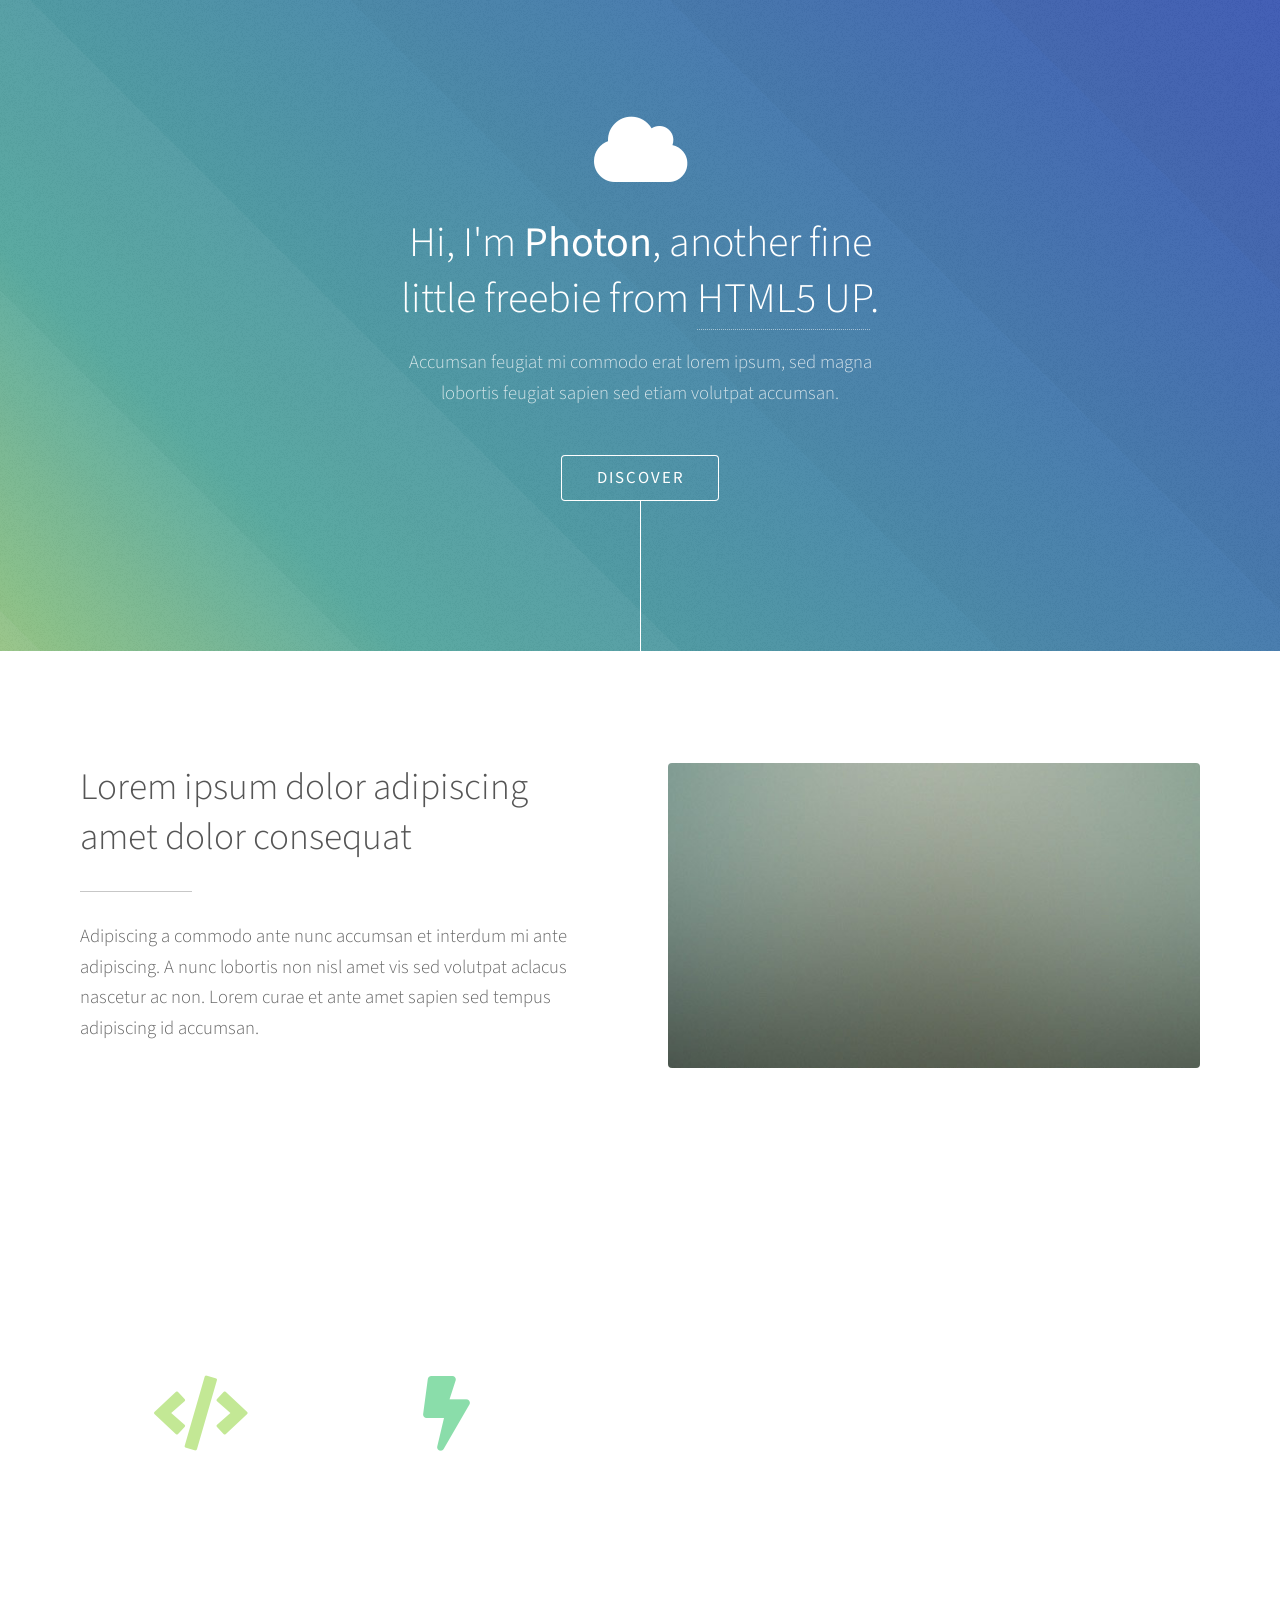
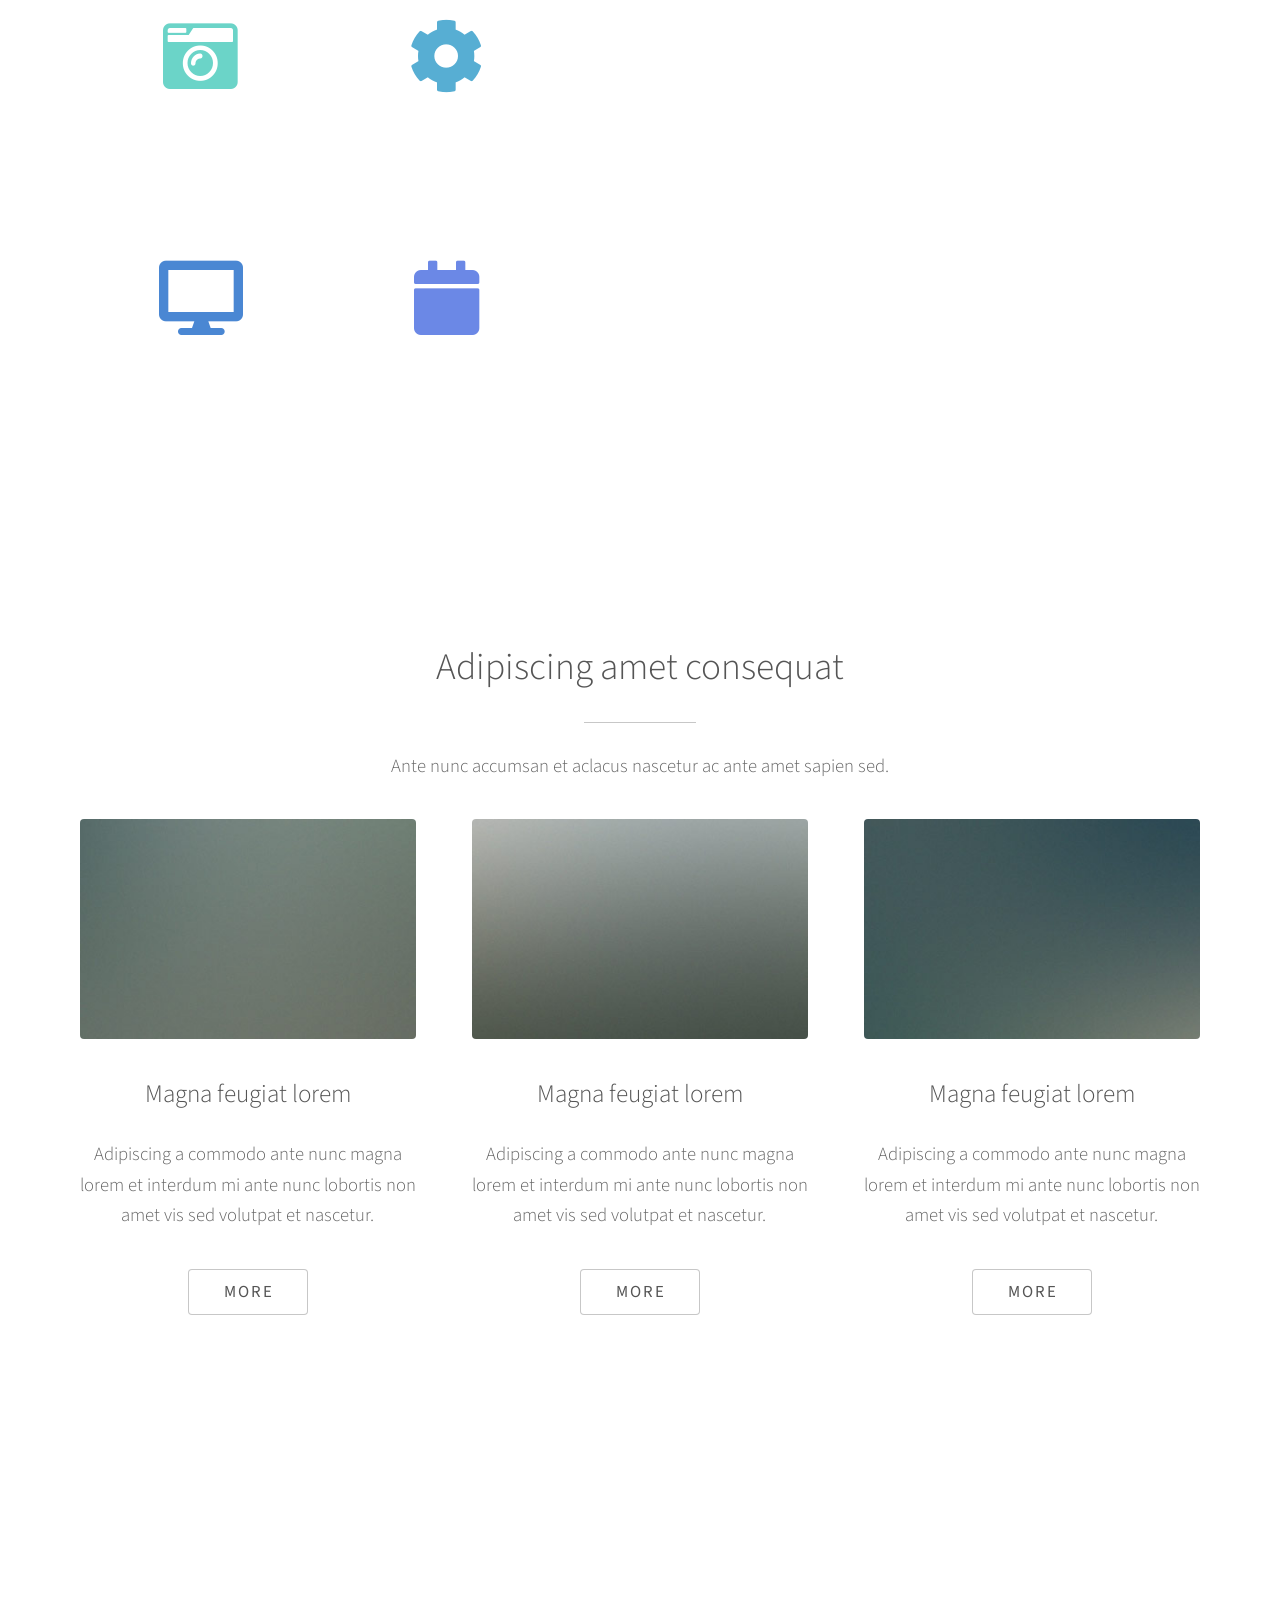
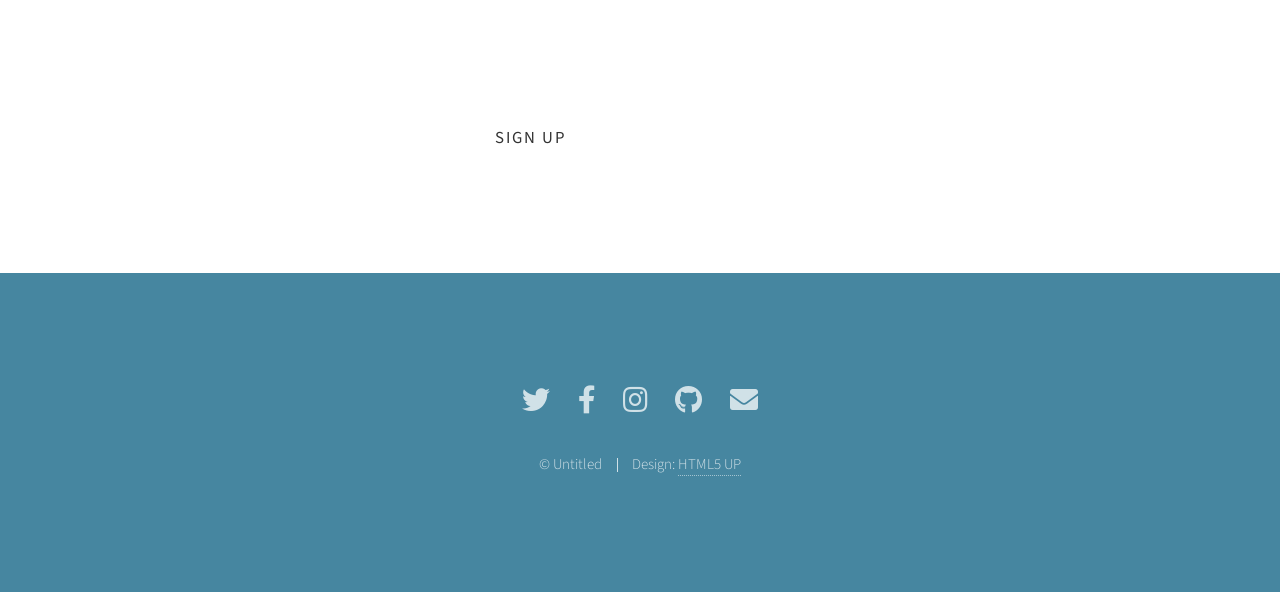
==== index.html @ 2929547b "Add files via upload" ====
<!DOCTYPE HTML>
<!--
	Photon by HTML5 UP
	html5up.net | @ajlkn
	Free for personal and commercial use under the CCA 3.0 license (html5up.net/license)
-->
<html>
	<head>
		<title>Photon by HTML5 UP</title>
		<meta charset="utf-8" />
		<meta name="viewport" content="width=device-width, initial-scale=1, user-scalable=no" />
		<link rel="stylesheet" href="assets/css/main.css" />
		<noscript><link rel="stylesheet" href="assets/css/noscript.css" /></noscript>
	</head>
	<body class="is-preload">

		<!-- Header -->
			<section id="header">
				<div class="inner">
					<span class="icon solid major fa-cloud"></span>
					<h1>Hi, I'm <strong>Photon</strong>, another fine<br />
					little freebie from <a href="http://html5up.net">HTML5 UP</a>.</h1>
					<p>Accumsan feugiat mi commodo erat lorem ipsum, sed magna<br />
					lobortis feugiat sapien sed etiam volutpat accumsan.</p>
					<ul class="actions special">
						<li><a href="#one" class="button scrolly">Discover</a></li>
					</ul>
				</div>
			</section>

		<!-- One -->
			<section id="one" class="main style1">
				<div class="container">
					<div class="row gtr-150">
						<div class="col-6 col-12-medium">
							<header class="major">
								<h2>Lorem ipsum dolor adipiscing<br />
								amet dolor consequat</h2>
							</header>
							<p>Adipiscing a commodo ante nunc accumsan et interdum mi ante adipiscing. A nunc lobortis non nisl amet vis sed volutpat aclacus nascetur ac non. Lorem curae et ante amet sapien sed tempus adipiscing id accumsan.</p>
						</div>
						<div class="col-6 col-12-medium imp-medium">
							<span class="image fit"><img src="images/pic01.jpg" alt="" /></span>
						</div>
					</div>
				</div>
			</section>

		<!-- Two -->
			<section id="two" class="main style2">
				<div class="container">
					<div class="row gtr-150">
						<div class="col-6 col-12-medium">
							<ul class="major-icons">
								<li><span class="icon solid style1 major fa-code"></span></li>
								<li><span class="icon solid style2 major fa-bolt"></span></li>
								<li><span class="icon solid style3 major fa-camera-retro"></span></li>
								<li><span class="icon solid style4 major fa-cog"></span></li>
								<li><span class="icon solid style5 major fa-desktop"></span></li>
								<li><span class="icon solid style6 major fa-calendar"></span></li>
							</ul>
						</div>
						<div class="col-6 col-12-medium">
							<header class="major">
								<h2>Lorem ipsum dolor adipiscing<br />
								amet dolor consequat</h2>
							</header>
							<p>Adipiscing a commodo ante nunc accumsan interdum mi ante adipiscing. A nunc lobortis non nisl amet vis volutpat aclacus nascetur ac non. Lorem curae eu ante amet sapien in tempus ac. Adipiscing id accumsan adipiscing ipsum.</p>
							<p>Blandit faucibus proin. Ac aliquam integer adipiscing enim non praesent vis commodo nunc phasellus cubilia ac risus accumsan. Accumsan blandit. Lobortis phasellus non lobortis dit varius mi varius accumsan lobortis. Blandit ante aliquam lacinia lorem lobortis semper morbi col faucibus vitae integer placerat accumsan orci eu mi odio tempus adipiscing adipiscing adipiscing curae consequat feugiat etiam dolore.</p>
							<p>Adipiscing a commodo ante nunc accumsan interdum mi ante adipiscing. A nunc lobortis non nisl amet vis volutpat aclacus nascetur ac non. Lorem curae eu ante amet sapien in tempus ac. Adipiscing id accumsan adipiscing ipsum.</p>
						</div>
					</div>
				</div>
			</section>

		<!-- Three -->
			<section id="three" class="main style1 special">
				<div class="container">
					<header class="major">
						<h2>Adipiscing amet consequat</h2>
					</header>
					<p>Ante nunc accumsan et aclacus nascetur ac ante amet sapien sed.</p>
					<div class="row gtr-150">
						<div class="col-4 col-12-medium">
							<span class="image fit"><img src="images/pic02.jpg" alt="" /></span>
							<h3>Magna feugiat lorem</h3>
							<p>Adipiscing a commodo ante nunc magna lorem et interdum mi ante nunc lobortis non amet vis sed volutpat et nascetur.</p>
							<ul class="actions special">
								<li><a href="#" class="button">More</a></li>
							</ul>
						</div>
						<div class="col-4 col-12-medium">
							<span class="image fit"><img src="images/pic03.jpg" alt="" /></span>
							<h3>Magna feugiat lorem</h3>
							<p>Adipiscing a commodo ante nunc magna lorem et interdum mi ante nunc lobortis non amet vis sed volutpat et nascetur.</p>
							<ul class="actions special">
								<li><a href="#" class="button">More</a></li>
							</ul>
						</div>
						<div class="col-4 col-12-medium">
							<span class="image fit"><img src="images/pic04.jpg" alt="" /></span>
							<h3>Magna feugiat lorem</h3>
							<p>Adipiscing a commodo ante nunc magna lorem et interdum mi ante nunc lobortis non amet vis sed volutpat et nascetur.</p>
							<ul class="actions special">
								<li><a href="#" class="button">More</a></li>
							</ul>
						</div>
					</div>
				</div>
			</section>

		<!-- Four -->
			<section id="four" class="main style2 special">
				<div class="container">
					<header class="major">
						<h2>Ipsum feugiat consequat?</h2>
					</header>
					<p>Sed lacus nascetur ac ante amet sapien.</p>
					<ul class="actions special">
						<li><a href="#" class="button wide primary">Sign Up</a></li>
						<li><a href="#" class="button wide">Learn More</a></li>
					</ul>
				</div>
			</section>

		<!-- Five -->
		<!--
			<section id="five" class="main style1">
				<div class="container">
					<header class="major special">
						<h2>Elements</h2>
					</header>

					<section>
						<h4>Text</h4>
						<p>This is <b>bold</b> and this is <strong>strong</strong>. This is <i>italic</i> and this is <em>emphasized</em>.
						This is <sup>superscript</sup> text and this is <sub>subscript</sub> text.
						This is <u>underlined</u> and this is code: <code>for (;;) { ... }</code>. Finally, <a href="#">this is a link</a>.</p>
						<hr />
						<header>
							<h4>Heading with a Subtitle</h4>
							<p>Lorem ipsum dolor sit amet nullam id egestas urna aliquam</p>
						</header>
						<p>Nunc lacinia ante nunc ac lobortis. Interdum adipiscing gravida odio porttitor sem non mi integer non faucibus ornare mi ut ante amet placerat aliquet. Volutpat eu sed ante lacinia sapien lorem accumsan varius montes viverra nibh in adipiscing blandit tempus accumsan.</p>
						<header>
							<h5>Heading with a Subtitle</h5>
							<p>Lorem ipsum dolor sit amet nullam id egestas urna aliquam</p>
						</header>
						<p>Nunc lacinia ante nunc ac lobortis. Interdum adipiscing gravida odio porttitor sem non mi integer non faucibus ornare mi ut ante amet placerat aliquet. Volutpat eu sed ante lacinia sapien lorem accumsan varius montes viverra nibh in adipiscing blandit tempus accumsan.</p>
						<hr />
						<h2>Heading Level 2</h2>
						<h3>Heading Level 3</h3>
						<h4>Heading Level 4</h4>
						<h5>Heading Level 5</h5>
						<h6>Heading Level 6</h6>
						<hr />
						<h5>Blockquote</h5>
						<blockquote>Fringilla nisl. Donec accumsan interdum nisi, quis tincidunt felis sagittis eget tempus euismod. Vestibulum ante ipsum primis in faucibus vestibulum. Blandit adipiscing eu felis iaculis volutpat ac adipiscing accumsan faucibus. Vestibulum ante ipsum primis in faucibus lorem ipsum dolor sit amet nullam adipiscing eu felis.</blockquote>
						<h5>Preformatted</h5>
						<pre><code>i = 0;

while (!deck.isInOrder()) {
print 'Iteration ' + i;
deck.shuffle();
i++;
}

print 'It took ' + i + ' iterations to sort the deck.';</code></pre>
					</section>

					<section>
						<h4>Lists</h4>
						<div class="row">
							<div class="col-6 col-12-medium">
								<h5>Unordered</h5>
								<ul>
									<li>Dolor pulvinar etiam.</li>
									<li>Sagittis adipiscing.</li>
									<li>Felis enim feugiat.</li>
								</ul>
								<h5>Alternate</h5>
								<ul class="alt">
									<li>Dolor pulvinar etiam.</li>
									<li>Sagittis adipiscing.</li>
									<li>Felis enim feugiat.</li>
								</ul>
							</div>
							<div class="col-6 col-12-medium">
								<h5>Ordered</h5>
								<ol>
									<li>Dolor pulvinar etiam.</li>
									<li>Etiam vel felis viverra.</li>
									<li>Felis enim feugiat.</li>
									<li>Dolor pulvinar etiam.</li>
									<li>Etiam vel felis lorem.</li>
									<li>Felis enim et feugiat.</li>
								</ol>
								<h5>Icons</h5>
								<ul class="icons">
									<li><a href="#" class="icon brands fa-twitter"><span class="label">Twitter</span></a></li>
									<li><a href="#" class="icon brands fa-facebook-f"><span class="label">Facebook</span></a></li>
									<li><a href="#" class="icon brands fa-instagram"><span class="label">Instagram</span></a></li>
									<li><a href="#" class="icon brands fa-github"><span class="label">Github</span></a></li>
								</ul>
							</div>
						</div>
						<h5>Actions</h5>
						<div class="row">
							<div class="col-6 col-12-medium">
								<ul class="actions">
									<li><a href="#" class="button primary">Default</a></li>
									<li><a href="#" class="button">Default</a></li>
								</ul>
								<ul class="actions small">
									<li><a href="#" class="button primary small">Small</a></li>
									<li><a href="#" class="button small">Small</a></li>
								</ul>
								<ul class="actions stacked">
									<li><a href="#" class="button primary">Default</a></li>
									<li><a href="#" class="button">Default</a></li>
								</ul>
								<ul class="actions stacked">
									<li><a href="#" class="button primary small">Small</a></li>
									<li><a href="#" class="button small">Small</a></li>
								</ul>
							</div>
							<div class="col-6 col-12-medium">
								<ul class="actions stacked">
									<li><a href="#" class="button primary fit">Default</a></li>
									<li><a href="#" class="button fit">Default</a></li>
								</ul>
								<ul class="actions stacked">
									<li><a href="#" class="button primary small fit">Small</a></li>
									<li><a href="#" class="button small fit">Small</a></li>
								</ul>
							</div>
						</div>
					</section>

					<section>
						<h4>Table</h4>
						<h5>Default</h5>
						<div class="table-wrapper">
							<table>
								<thead>
									<tr>
										<th>Name</th>
										<th>Description</th>
										<th>Price</th>
									</tr>
								</thead>
								<tbody>
									<tr>
										<td>Item One</td>
										<td>Ante turpis integer aliquet porttitor.</td>
										<td>29.99</td>
									</tr>
									<tr>
										<td>Item Two</td>
										<td>Vis ac commodo adipiscing arcu aliquet.</td>
										<td>19.99</td>
									</tr>
									<tr>
										<td>Item Three</td>
										<td> Morbi faucibus arcu accumsan lorem.</td>
										<td>29.99</td>
									</tr>
									<tr>
										<td>Item Four</td>
										<td>Vitae integer tempus condimentum.</td>
										<td>19.99</td>
									</tr>
									<tr>
										<td>Item Five</td>
										<td>Ante turpis integer aliquet porttitor.</td>
										<td>29.99</td>
									</tr>
								</tbody>
								<tfoot>
									<tr>
										<td colspan="2"></td>
										<td>100.00</td>
									</tr>
								</tfoot>
							</table>
						</div>

						<h5>Alternate</h5>
						<div class="table-wrapper">
							<table class="alt">
								<thead>
									<tr>
										<th>Name</th>
										<th>Description</th>
										<th>Price</th>
									</tr>
								</thead>
								<tbody>
									<tr>
										<td>Item One</td>
										<td>Ante turpis integer aliquet porttitor.</td>
										<td>29.99</td>
									</tr>
									<tr>
										<td>Item Two</td>
										<td>Vis ac commodo adipiscing arcu aliquet.</td>
										<td>19.99</td>
									</tr>
									<tr>
										<td>Item Three</td>
										<td> Morbi faucibus arcu accumsan lorem.</td>
										<td>29.99</td>
									</tr>
									<tr>
										<td>Item Four</td>
										<td>Vitae integer tempus condimentum.</td>
										<td>19.99</td>
									</tr>
									<tr>
										<td>Item Five</td>
										<td>Ante turpis integer aliquet porttitor.</td>
										<td>29.99</td>
									</tr>
								</tbody>
								<tfoot>
									<tr>
										<td colspan="2"></td>
										<td>100.00</td>
									</tr>
								</tfoot>
							</table>
						</div>
					</section>

					<section>
						<h4>Buttons</h4>
						<ul class="actions">
							<li><a href="#" class="button primary">Primary</a></li>
							<li><a href="#" class="button">Default</a></li>
						</ul>
						<ul class="actions">
							<li><a href="#" class="button large">Large</a></li>
							<li><a href="#" class="button">Default</a></li>
							<li><a href="#" class="button small">Small</a></li>
						</ul>
						<ul class="actions fit">
							<li><a href="#" class="button fit">Fit</a></li>
							<li><a href="#" class="button primary fit">Fit</a></li>
							<li><a href="#" class="button fit">Fit</a></li>
						</ul>
						<ul class="actions fit small">
							<li><a href="#" class="button primary fit small">Fit + Small</a></li>
							<li><a href="#" class="button fit small">Fit + Small</a></li>
							<li><a href="#" class="button primary fit small">Fit + Small</a></li>
						</ul>
						<ul class="actions">
							<li><a href="#" class="button primary icon solid fa-download">Icon</a></li>
							<li><a href="#" class="button icon solid fa-download">Icon</a></li>
						</ul>
						<ul class="actions">
							<li><span class="button primary disabled">Disabled</span></li>
							<li><span class="button disabled">Disabled</span></li>
						</ul>
					</section>

					<section>
						<h4>Form</h4>
						<form method="post" action="#">
							<div class="row gtr-uniform gtr-50">
								<div class="col-6 col-12-xsmall">
									<input type="text" name="demo-name" id="demo-name" value="" placeholder="Name" />
								</div>
								<div class="col-6 col-12-xsmall">
									<input type="email" name="demo-email" id="demo-email" value="" placeholder="Email" />
								</div>
								<div class="col-12">
									<select name="demo-category" id="demo-category">
										<option value="">- Category -</option>
										<option value="1">Manufacturing</option>
										<option value="1">Shipping</option>
										<option value="1">Administration</option>
										<option value="1">Human Resources</option>
									</select>
								</div>
								<div class="col-4 col-12-small">
									<input type="radio" id="demo-priority-low" name="demo-priority" checked>
									<label for="demo-priority-low">Low</label>
								</div>
								<div class="col-4 col-12-small">
									<input type="radio" id="demo-priority-normal" name="demo-priority">
									<label for="demo-priority-normal">Normal</label>
								</div>
								<div class="col-4 col-12-small">
									<input type="radio" id="demo-priority-high" name="demo-priority">
									<label for="demo-priority-high">High</label>
								</div>
								<div class="col-6 col-12-small">
									<input type="checkbox" id="demo-copy" name="demo-copy">
									<label for="demo-copy">Email me a copy</label>
								</div>
								<div class="col-6 col-12-small">
									<input type="checkbox" id="demo-human" name="demo-human" checked>
									<label for="demo-human">Not a robot</label>
								</div>
								<div class="col-12">
									<textarea name="demo-message" id="demo-message" placeholder="Enter your message" rows="6"></textarea>
								</div>
								<div class="col-12">
									<ul class="actions">
										<li><input type="submit" value="Send Message" class="primary" /></li>
										<li><input type="reset" value="Reset" /></li>
									</ul>
								</div>
							</div>
						</form>
					</section>

					<section>
						<h4>Image</h4>
						<h5>Fit</h5>
						<div class="box alt">
							<div class="row gtr-uniform gtr-50">
								<div class="col-12"><span class="image fit"><img src="images/pic06.jpg" alt="" /></span></div>
								<div class="col-4"><span class="image fit"><img src="images/pic02.jpg" alt="" /></span></div>
								<div class="col-4"><span class="image fit"><img src="images/pic03.jpg" alt="" /></span></div>
								<div class="col-4"><span class="image fit"><img src="images/pic04.jpg" alt="" /></span></div>
								<div class="col-4"><span class="image fit"><img src="images/pic03.jpg" alt="" /></span></div>
								<div class="col-4"><span class="image fit"><img src="images/pic04.jpg" alt="" /></span></div>
								<div class="col-4"><span class="image fit"><img src="images/pic02.jpg" alt="" /></span></div>
								<div class="col-4"><span class="image fit"><img src="images/pic04.jpg" alt="" /></span></div>
								<div class="col-4"><span class="image fit"><img src="images/pic02.jpg" alt="" /></span></div>
								<div class="col-4"><span class="image fit"><img src="images/pic03.jpg" alt="" /></span></div>
							</div>
						</div>
						<h5>Left &amp; Right</h5>
						<p><span class="image left"><img src="images/pic05.jpg" alt="" /></span>Fringilla nisl. Donec accumsan interdum nisi, quis tincidunt felis sagittis eget. tempus euismod. Vestibulum ante ipsum primis in faucibus vestibulum. Blandit adipiscing eu felis iaculis volutpat ac adipiscing accumsan eu faucibus. Integer ac pellentesque praesent tincidunt felis sagittis eget. tempus euismod. Vestibulum ante ipsum primis in faucibus vestibulum. Blandit adipiscing eu felis iaculis volutpat ac adipiscing accumsan eu faucibus. Integer ac pellentesque praesent. Donec accumsan interdum nisi, quis tincidunt felis sagittis eget. tempus euismod. Vestibulum ante ipsum primis in faucibus vestibulum. Blandit adipiscing eu felis iaculis volutpat ac adipiscing accumsan eu faucibus. Integer ac pellentesque praesent tincidunt felis sagittis eget. tempus euismod. Vestibulum ante ipsum primis in faucibus vestibulum. Blandit adipiscing eu felis iaculis volutpat ac adipiscing accumsan eu faucibus. Integer ac pellentesque praesent. Blandit adipiscing eu felis iaculis volutpat ac adipiscing accumsan eu faucibus. Integer ac pellentesque praesent tincidunt felis sagittis eget. tempus euismod. Vestibulum ante ipsum primis in faucibus vestibulum. Blandit adipiscing eu felis iaculis volutpat ac adipiscing accumsan eu faucibus. Integer ac pellentesque praesent.</p>
						<p><span class="image right"><img src="images/pic05.jpg" alt="" /></span>Fringilla nisl. Donec accumsan interdum nisi, quis tincidunt felis sagittis eget. tempus euismod. Vestibulum ante ipsum primis in faucibus vestibulum. Blandit adipiscing eu felis iaculis volutpat ac adipiscing accumsan eu faucibus. Integer ac pellentesque praesent tincidunt felis sagittis eget. tempus euismod. Vestibulum ante ipsum primis in faucibus vestibulum. Blandit adipiscing eu felis iaculis volutpat ac adipiscing accumsan eu faucibus. Integer ac pellentesque praesent. Donec accumsan interdum nisi, quis tincidunt felis sagittis eget. tempus euismod. Vestibulum ante ipsum primis in faucibus vestibulum. Blandit adipiscing eu felis iaculis volutpat ac adipiscing accumsan eu faucibus. Integer ac pellentesque praesent tincidunt felis sagittis eget. tempus euismod. Vestibulum ante ipsum primis in faucibus vestibulum. Blandit adipiscing eu felis iaculis volutpat ac adipiscing accumsan eu faucibus. Integer ac pellentesque praesent. Blandit adipiscing eu felis iaculis volutpat ac adipiscing accumsan eu faucibus. Integer ac pellentesque praesent tincidunt felis sagittis eget. tempus euismod. Vestibulum ante ipsum primis in faucibus vestibulum. Blandit adipiscing eu felis iaculis volutpat ac adipiscing accumsan eu faucibus. Integer ac pellentesque praesent.</p>
					</section>

				</div>
			</section>
		-->

		<!-- Footer -->
			<section id="footer">
				<ul class="icons">
					<li><a href="#" class="icon brands alt fa-twitter"><span class="label">Twitter</span></a></li>
					<li><a href="#" class="icon brands alt fa-facebook-f"><span class="label">Facebook</span></a></li>
					<li><a href="#" class="icon brands alt fa-instagram"><span class="label">Instagram</span></a></li>
					<li><a href="#" class="icon brands alt fa-github"><span class="label">GitHub</span></a></li>
					<li><a href="#" class="icon solid alt fa-envelope"><span class="label">Email</span></a></li>
				</ul>
				<ul class="copyright">
					<li>&copy; Untitled</li><li>Design: <a href="http://html5up.net">HTML5 UP</a></li>
				</ul>
			</section>

		<!-- Scripts -->
			<script src="assets/js/jquery.min.js"></script>
			<script src="assets/js/jquery.scrolly.min.js"></script>
			<script src="assets/js/browser.min.js"></script>
			<script src="assets/js/breakpoints.min.js"></script>
			<script src="assets/js/util.js"></script>
			<script src="assets/js/main.js"></script>

	</body>
</html>
---- assets/css/main.css ----
@import url("fontawesome-all.min.css");
@import url("https://fonts.googleapis.com/css?family=Source+Sans+Pro:300,300italic,400,400italic");

/*
	Photon by HTML5 UP
	html5up.net | @ajlkn
	Free for personal and commercial use under the CCA 3.0 license (html5up.net/license)
*/

html, body, div, span, applet, object,
iframe, h1, h2, h3, h4, h5, h6, p, blockquote,
pre, a, abbr, acronym, address, big, cite,
code, del, dfn, em, img, ins, kbd, q, s, samp,
small, strike, strong, sub, sup, tt, var, b,
u, i, center, dl, dt, dd, ol, ul, li, fieldset,
form, label, legend, table, caption, tbody,
tfoot, thead, tr, th, td, article, aside,
canvas, details, embed, figure, figcaption,
footer, header, hgroup, menu, nav, output, ruby,
section, summary, time, mark, audio, video {
	margin: 0;
	padding: 0;
	border: 0;
	font-size: 100%;
	font: inherit;
	vertical-align: baseline;}

article, aside, details, figcaption, figure,
footer, header, hgroup, menu, nav, section {
	display: block;}

body {
	line-height: 1;
}

ol, ul {
	list-style: none;
}

blockquote, q {
	quotes: none;
}

	blockquote:before, blockquote:after, q:before, q:after {
		content: '';
		content: none;
	}

table {
	border-collapse: collapse;
	border-spacing: 0;
}

body {
	-webkit-text-size-adjust: none;
}

mark {
	background-color: transparent;
	color: inherit;
}

input::-moz-focus-inner {
	border: 0;
	padding: 0;
}

input, select, textarea {
	-moz-appearance: none;
	-webkit-appearance: none;
	-ms-appearance: none;
	appearance: none;
}

/* Basic */

	html {
		box-sizing: border-box;
	}

	*, *:before, *:after {
		box-sizing: inherit;
	}

	body {
		background: #fff;
	}

		body.is-preload *, body.is-preload *:before, body.is-preload *:after {
			-moz-animation: none !important;
			-webkit-animation: none !important;
			-ms-animation: none !important;
			animation: none !important;
			-moz-transition: none !important;
			-webkit-transition: none !important;
			-ms-transition: none !important;
			transition: none !important;
		}

	body, input, select, textarea {
		color: #666;
		font-family: "Source Sans Pro", Helvetica, sans-serif;
		font-size: 16pt;
		font-weight: 300;
		line-height: 1.65em;
	}

	a {
		-moz-transition: color 0.2s ease-in-out, border-color 0.2s ease-in-out;
		-webkit-transition: color 0.2s ease-in-out, border-color 0.2s ease-in-out;
		-ms-transition: color 0.2s ease-in-out, border-color 0.2s ease-in-out;
		transition: color 0.2s ease-in-out, border-color 0.2s ease-in-out;
		border-bottom: dotted 1px #666;
		color: inherit;
		text-decoration: none;
	}

		a:hover {
			border-bottom-color: transparent !important;
			color: #6bd4c8;
		}

	strong, b {
		color: #555;
		font-weight: 400;
	}

	em, i {
		font-style: italic;
	}

	p {
		margin: 0 0 2em 0;
	}

	h1, h2, h3, h4, h5, h6 {
		color: #555;
		line-height: 1em;
		margin: 0 0 1em 0;
	}

		h1 a, h2 a, h3 a, h4 a, h5 a, h6 a {
			color: inherit;
			text-decoration: none;
		}

	h1 {
		font-size: 2.25em;
		line-height: 1.35em;
	}

	h2 {
		font-size: 2em;
		line-height: 1.35em;
	}

	h3 {
		font-size: 1.35em;
		line-height: 1.5em;
	}

	h4 {
		font-size: 1.25em;
		line-height: 1.5em;
	}

	h5 {
		font-size: 0.9em;
		line-height: 1.5em;
	}

	h6 {
		font-size: 0.7em;
		line-height: 1.5em;
	}

	sub {
		font-size: 0.8em;
		position: relative;
		top: 0.5em;
	}

	sup {
		font-size: 0.8em;
		position: relative;
		top: -0.5em;
	}

	hr {
		border: 0;
		border-bottom: solid 1px rgba(144, 144, 144, 0.5);
		margin: 2em 0;
	}

		hr.major {
			margin: 3em 0;
		}

	blockquote {
		border-left: solid 4px rgba(144, 144, 144, 0.5);
		font-style: italic;
		margin: 0 0 2em 0;
		padding: 0.5em 0 0.5em 2em;
	}

	code {
		background: rgba(144, 144, 144, 0.075);
		border-radius: 4px;
		border: solid 1px rgba(144, 144, 144, 0.5);
		font-family: "Courier New", monospace;
		font-size: 0.9em;
		margin: 0 0.25em;
		padding: 0.25em 0.65em;
	}

	pre {
		-webkit-overflow-scrolling: touch;
		font-family: "Courier New", monospace;
		font-size: 0.9em;
		margin: 0 0 2em 0;
	}

		pre code {
			display: block;
			line-height: 1.75em;
			padding: 1em 1.5em;
			overflow-x: auto;
		}

	.align-left {
		text-align: left;
	}

	.align-center {
		text-align: center;
	}

	.align-right {
		text-align: right;
	}

/* Container */

	.container {
		margin: 0 auto;
		max-width: calc(100% - 4em);
		width: 60em;
	}

		.container.xsmall {
			width: 15em;
		}

		.container.small {
			width: 30em;
		}

		.container.medium {
			width: 45em;
		}

		.container.large {
			width: 75em;
		}

		.container.xlarge {
			width: 90em;
		}

		.container.max {
			width: 100%;
		}

		@media screen and (max-width: 980px) {

			.container {
				max-width: 100% !important;
				width: 100% !important;
			}

		}

		@media screen and (max-width: 480px) {

			.container {
				max-width: calc(100% - 3em);
			}

		}

/* Row */

	.row {
		display: flex;
		flex-wrap: wrap;
		box-sizing: border-box;
		align-items: stretch;
	}

		.row > * {
			box-sizing: border-box;
		}

		.row.gtr-uniform > * > :last-child {
			margin-bottom: 0;
		}

		.row.aln-left {
			justify-content: flex-start;
		}

		.row.aln-center {
			justify-content: center;
		}

		.row.aln-right {
			justify-content: flex-end;
		}

		.row.aln-top {
			align-items: flex-start;
		}

		.row.aln-middle {
			align-items: center;
		}

		.row.aln-bottom {
			align-items: flex-end;
		}

		.row > .imp {
			order: -1;
		}

		.row > .col-1 {
			width: 8.33333%;
		}

		.row > .off-1 {
			margin-left: 8.33333%;
		}

		.row > .col-2 {
			width: 16.66667%;
		}

		.row > .off-2 {
			margin-left: 16.66667%;
		}

		.row > .col-3 {
			width: 25%;
		}

		.row > .off-3 {
			margin-left: 25%;
		}

		.row > .col-4 {
			width: 33.33333%;
		}

		.row > .off-4 {
			margin-left: 33.33333%;
		}

		.row > .col-5 {
			width: 41.66667%;
		}

		.row > .off-5 {
			margin-left: 41.66667%;
		}

		.row > .col-6 {
			width: 50%;
		}

		.row > .off-6 {
			margin-left: 50%;
		}

		.row > .col-7 {
			width: 58.33333%;
		}

		.row > .off-7 {
			margin-left: 58.33333%;
		}

		.row > .col-8 {
			width: 66.66667%;
		}

		.row > .off-8 {
			margin-left: 66.66667%;
		}

		.row > .col-9 {
			width: 75%;
		}

		.row > .off-9 {
			margin-left: 75%;
		}

		.row > .col-10 {
			width: 83.33333%;
		}

		.row > .off-10 {
			margin-left: 83.33333%;
		}

		.row > .col-11 {
			width: 91.66667%;
		}

		.row > .off-11 {
			margin-left: 91.66667%;
		}

		.row > .col-12 {
			width: 100%;
		}

		.row > .off-12 {
			margin-left: 100%;
		}

		.row.gtr-0 {
			margin-top: 0;
			margin-left: 0em;
		}

			.row.gtr-0 > * {
				padding: 0 0 0 0em;
			}

			.row.gtr-0.gtr-uniform {
				margin-top: 0em;
			}

				.row.gtr-0.gtr-uniform > * {
					padding-top: 0em;
				}

		.row.gtr-25 {
			margin-top: 0;
			margin-left: -0.5em;
		}

			.row.gtr-25 > * {
				padding: 0 0 0 0.5em;
			}

			.row.gtr-25.gtr-uniform {
				margin-top: -0.5em;
			}

				.row.gtr-25.gtr-uniform > * {
					padding-top: 0.5em;
				}

		.row.gtr-50 {
			margin-top: 0;
			margin-left: -1em;
		}

			.row.gtr-50 > * {
				padding: 0 0 0 1em;
			}

			.row.gtr-50.gtr-uniform {
				margin-top: -1em;
			}

				.row.gtr-50.gtr-uniform > * {
					padding-top: 1em;
				}

		.row {
			margin-top: 0;
			margin-left: -2em;
		}

			.row > * {
				padding: 0 0 0 2em;
			}

			.row.gtr-uniform {
				margin-top: -2em;
			}

				.row.gtr-uniform > * {
					padding-top: 2em;
				}

		.row.gtr-150 {
			margin-top: 0;
			margin-left: -3em;
		}

			.row.gtr-150 > * {
				padding: 0 0 0 3em;
			}

			.row.gtr-150.gtr-uniform {
				margin-top: -3em;
			}

				.row.gtr-150.gtr-uniform > * {
					padding-top: 3em;
				}

		.row.gtr-200 {
			margin-top: 0;
			margin-left: -4em;
		}

			.row.gtr-200 > * {
				padding: 0 0 0 4em;
			}

			.row.gtr-200.gtr-uniform {
				margin-top: -4em;
			}

				.row.gtr-200.gtr-uniform > * {
					padding-top: 4em;
				}

		@media screen and (max-width: 1680px) {

			.row {
				display: flex;
				flex-wrap: wrap;
				box-sizing: border-box;
				align-items: stretch;
			}

				.row > * {
					box-sizing: border-box;
				}

				.row.gtr-uniform > * > :last-child {
					margin-bottom: 0;
				}

				.row.aln-left {
					justify-content: flex-start;
				}

				.row.aln-center {
					justify-content: center;
				}

				.row.aln-right {
					justify-content: flex-end;
				}

				.row.aln-top {
					align-items: flex-start;
				}

				.row.aln-middle {
					align-items: center;
				}

				.row.aln-bottom {
					align-items: flex-end;
				}

				.row > .imp-xlarge {
					order: -1;
				}

				.row > .col-1-xlarge {
					width: 8.33333%;
				}

				.row > .off-1-xlarge {
					margin-left: 8.33333%;
				}

				.row > .col-2-xlarge {
					width: 16.66667%;
				}

				.row > .off-2-xlarge {
					margin-left: 16.66667%;
				}

				.row > .col-3-xlarge {
					width: 25%;
				}

				.row > .off-3-xlarge {
					margin-left: 25%;
				}

				.row > .col-4-xlarge {
					width: 33.33333%;
				}

				.row > .off-4-xlarge {
					margin-left: 33.33333%;
				}

				.row > .col-5-xlarge {
					width: 41.66667%;
				}

				.row > .off-5-xlarge {
					margin-left: 41.66667%;
				}

				.row > .col-6-xlarge {
					width: 50%;
				}

				.row > .off-6-xlarge {
					margin-left: 50%;
				}

				.row > .col-7-xlarge {
					width: 58.33333%;
				}

				.row > .off-7-xlarge {
					margin-left: 58.33333%;
				}

				.row > .col-8-xlarge {
					width: 66.66667%;
				}

				.row > .off-8-xlarge {
					margin-left: 66.66667%;
				}

				.row > .col-9-xlarge {
					width: 75%;
				}

				.row > .off-9-xlarge {
					margin-left: 75%;
				}

				.row > .col-10-xlarge {
					width: 83.33333%;
				}

				.row > .off-10-xlarge {
					margin-left: 83.33333%;
				}

				.row > .col-11-xlarge {
					width: 91.66667%;
				}

				.row > .off-11-xlarge {
					margin-left: 91.66667%;
				}

				.row > .col-12-xlarge {
					width: 100%;
				}

				.row > .off-12-xlarge {
					margin-left: 100%;
				}

				.row.gtr-0 {
					margin-top: 0;
					margin-left: 0em;
				}

					.row.gtr-0 > * {
						padding: 0 0 0 0em;
					}

					.row.gtr-0.gtr-uniform {
						margin-top: 0em;
					}

						.row.gtr-0.gtr-uniform > * {
							padding-top: 0em;
						}

				.row.gtr-25 {
					margin-top: 0;
					margin-left: -0.5em;
				}

					.row.gtr-25 > * {
						padding: 0 0 0 0.5em;
					}

					.row.gtr-25.gtr-uniform {
						margin-top: -0.5em;
					}

						.row.gtr-25.gtr-uniform > * {
							padding-top: 0.5em;
						}

				.row.gtr-50 {
					margin-top: 0;
					margin-left: -1em;
				}

					.row.gtr-50 > * {
						padding: 0 0 0 1em;
					}

					.row.gtr-50.gtr-uniform {
						margin-top: -1em;
					}

						.row.gtr-50.gtr-uniform > * {
							padding-top: 1em;
						}

				.row {
					margin-top: 0;
					margin-left: -2em;
				}

					.row > * {
						padding: 0 0 0 2em;
					}

					.row.gtr-uniform {
						margin-top: -2em;
					}

						.row.gtr-uniform > * {
							padding-top: 2em;
						}

				.row.gtr-150 {
					margin-top: 0;
					margin-left: -3em;
				}

					.row.gtr-150 > * {
						padding: 0 0 0 3em;
					}

					.row.gtr-150.gtr-uniform {
						margin-top: -3em;
					}

						.row.gtr-150.gtr-uniform > * {
							padding-top: 3em;
						}

				.row.gtr-200 {
					margin-top: 0;
					margin-left: -4em;
				}

					.row.gtr-200 > * {
						padding: 0 0 0 4em;
					}

					.row.gtr-200.gtr-uniform {
						margin-top: -4em;
					}

						.row.gtr-200.gtr-uniform > * {
							padding-top: 4em;
						}

		}

		@media screen and (max-width: 1140px) {

			.row {
				display: flex;
				flex-wrap: wrap;
				box-sizing: border-box;
				align-items: stretch;
			}

				.row > * {
					box-sizing: border-box;
				}

				.row.gtr-uniform > * > :last-child {
					margin-bottom: 0;
				}

				.row.aln-left {
					justify-content: flex-start;
				}

				.row.aln-center {
					justify-content: center;
				}

				.row.aln-right {
					justify-content: flex-end;
				}

				.row.aln-top {
					align-items: flex-start;
				}

				.row.aln-middle {
					align-items: center;
				}

				.row.aln-bottom {
					align-items: flex-end;
				}

				.row > .imp-large {
					order: -1;
				}

				.row > .col-1-large {
					width: 8.33333%;
				}

				.row > .off-1-large {
					margin-left: 8.33333%;
				}

				.row > .col-2-large {
					width: 16.66667%;
				}

				.row > .off-2-large {
					margin-left: 16.66667%;
				}

				.row > .col-3-large {
					width: 25%;
				}

				.row > .off-3-large {
					margin-left: 25%;
				}

				.row > .col-4-large {
					width: 33.33333%;
				}

				.row > .off-4-large {
					margin-left: 33.33333%;
				}

				.row > .col-5-large {
					width: 41.66667%;
				}

				.row > .off-5-large {
					margin-left: 41.66667%;
				}

				.row > .col-6-large {
					width: 50%;
				}

				.row > .off-6-large {
					margin-left: 50%;
				}

				.row > .col-7-large {
					width: 58.33333%;
				}

				.row > .off-7-large {
					margin-left: 58.33333%;
				}

				.row > .col-8-large {
					width: 66.66667%;
				}

				.row > .off-8-large {
					margin-left: 66.66667%;
				}

				.row > .col-9-large {
					width: 75%;
				}

				.row > .off-9-large {
					margin-left: 75%;
				}

				.row > .col-10-large {
					width: 83.33333%;
				}

				.row > .off-10-large {
					margin-left: 83.33333%;
				}

				.row > .col-11-large {
					width: 91.66667%;
				}

				.row > .off-11-large {
					margin-left: 91.66667%;
				}

				.row > .col-12-large {
					width: 100%;
				}

				.row > .off-12-large {
					margin-left: 100%;
				}

				.row.gtr-0 {
					margin-top: 0;
					margin-left: 0em;
				}

					.row.gtr-0 > * {
						padding: 0 0 0 0em;
					}

					.row.gtr-0.gtr-uniform {
						margin-top: 0em;
					}

						.row.gtr-0.gtr-uniform > * {
							padding-top: 0em;
						}

				.row.gtr-25 {
					margin-top: 0;
					margin-left: -0.5em;
				}

					.row.gtr-25 > * {
						padding: 0 0 0 0.5em;
					}

					.row.gtr-25.gtr-uniform {
						margin-top: -0.5em;
					}

						.row.gtr-25.gtr-uniform > * {
							padding-top: 0.5em;
						}

				.row.gtr-50 {
					margin-top: 0;
					margin-left: -1em;
				}

					.row.gtr-50 > * {
						padding: 0 0 0 1em;
					}

					.row.gtr-50.gtr-uniform {
						margin-top: -1em;
					}

						.row.gtr-50.gtr-uniform > * {
							padding-top: 1em;
						}

				.row {
					margin-top: 0;
					margin-left: -2em;
				}

					.row > * {
						padding: 0 0 0 2em;
					}

					.row.gtr-uniform {
						margin-top: -2em;
					}

						.row.gtr-uniform > * {
							padding-top: 2em;
						}

				.row.gtr-150 {
					margin-top: 0;
					margin-left: -3em;
				}

					.row.gtr-150 > * {
						padding: 0 0 0 3em;
					}

					.row.gtr-150.gtr-uniform {
						margin-top: -3em;
					}

						.row.gtr-150.gtr-uniform > * {
							padding-top: 3em;
						}

				.row.gtr-200 {
					margin-top: 0;
					margin-left: -4em;
				}

					.row.gtr-200 > * {
						padding: 0 0 0 4em;
					}

					.row.gtr-200.gtr-uniform {
						margin-top: -4em;
					}

						.row.gtr-200.gtr-uniform > * {
							padding-top: 4em;
						}

		}

		@media screen and (max-width: 980px) {

			.row {
				display: flex;
				flex-wrap: wrap;
				box-sizing: border-box;
				align-items: stretch;
			}

				.row > * {
					box-sizing: border-box;
				}

				.row.gtr-uniform > * > :last-child {
					margin-bottom: 0;
				}

				.row.aln-left {
					justify-content: flex-start;
				}

				.row.aln-center {
					justify-content: center;
				}

				.row.aln-right {
					justify-content: flex-end;
				}

				.row.aln-top {
					align-items: flex-start;
				}

				.row.aln-middle {
					align-items: center;
				}

				.row.aln-bottom {
					align-items: flex-end;
				}

				.row > .imp-medium {
					order: -1;
				}

				.row > .col-1-medium {
					width: 8.33333%;
				}

				.row > .off-1-medium {
					margin-left: 8.33333%;
				}

				.row > .col-2-medium {
					width: 16.66667%;
				}

				.row > .off-2-medium {
					margin-left: 16.66667%;
				}

				.row > .col-3-medium {
					width: 25%;
				}

				.row > .off-3-medium {
					margin-left: 25%;
				}

				.row > .col-4-medium {
					width: 33.33333%;
				}

				.row > .off-4-medium {
					margin-left: 33.33333%;
				}

				.row > .col-5-medium {
					width: 41.66667%;
				}

				.row > .off-5-medium {
					margin-left: 41.66667%;
				}

				.row > .col-6-medium {
					width: 50%;
				}

				.row > .off-6-medium {
					margin-left: 50%;
				}

				.row > .col-7-medium {
					width: 58.33333%;
				}

				.row > .off-7-medium {
					margin-left: 58.33333%;
				}

				.row > .col-8-medium {
					width: 66.66667%;
				}

				.row > .off-8-medium {
					margin-left: 66.66667%;
				}

				.row > .col-9-medium {
					width: 75%;
				}

				.row > .off-9-medium {
					margin-left: 75%;
				}

				.row > .col-10-medium {
					width: 83.33333%;
				}

				.row > .off-10-medium {
					margin-left: 83.33333%;
				}

				.row > .col-11-medium {
					width: 91.66667%;
				}

				.row > .off-11-medium {
					margin-left: 91.66667%;
				}

				.row > .col-12-medium {
					width: 100%;
				}

				.row > .off-12-medium {
					margin-left: 100%;
				}

				.row.gtr-0 {
					margin-top: 0;
					margin-left: 0em;
				}

					.row.gtr-0 > * {
						padding: 0 0 0 0em;
					}

					.row.gtr-0.gtr-uniform {
						margin-top: 0em;
					}

						.row.gtr-0.gtr-uniform > * {
							padding-top: 0em;
						}

				.row.gtr-25 {
					margin-top: 0;
					margin-left: -0.5em;
				}

					.row.gtr-25 > * {
						padding: 0 0 0 0.5em;
					}

					.row.gtr-25.gtr-uniform {
						margin-top: -0.5em;
					}

						.row.gtr-25.gtr-uniform > * {
							padding-top: 0.5em;
						}

				.row.gtr-50 {
					margin-top: 0;
					margin-left: -1em;
				}

					.row.gtr-50 > * {
						padding: 0 0 0 1em;
					}

					.row.gtr-50.gtr-uniform {
						margin-top: -1em;
					}

						.row.gtr-50.gtr-uniform > * {
							padding-top: 1em;
						}

				.row {
					margin-top: 0;
					margin-left: -2em;
				}

					.row > * {
						padding: 0 0 0 2em;
					}

					.row.gtr-uniform {
						margin-top: -2em;
					}

						.row.gtr-uniform > * {
							padding-top: 2em;
						}

				.row.gtr-150 {
					margin-top: 0;
					margin-left: -3em;
				}

					.row.gtr-150 > * {
						padding: 0 0 0 3em;
					}

					.row.gtr-150.gtr-uniform {
						margin-top: -3em;
					}

						.row.gtr-150.gtr-uniform > * {
							padding-top: 3em;
						}

				.row.gtr-200 {
					margin-top: 0;
					margin-left: -4em;
				}

					.row.gtr-200 > * {
						padding: 0 0 0 4em;
					}

					.row.gtr-200.gtr-uniform {
						margin-top: -4em;
					}

						.row.gtr-200.gtr-uniform > * {
							padding-top: 4em;
						}

		}

		@media screen and (max-width: 736px) {

			.row {
				display: flex;
				flex-wrap: wrap;
				box-sizing: border-box;
				align-items: stretch;
			}

				.row > * {
					box-sizing: border-box;
				}

				.row.gtr-uniform > * > :last-child {
					margin-bottom: 0;
				}

				.row.aln-left {
					justify-content: flex-start;
				}

				.row.aln-center {
					justify-content: center;
				}

				.row.aln-right {
					justify-content: flex-end;
				}

				.row.aln-top {
					align-items: flex-start;
				}

				.row.aln-middle {
					align-items: center;
				}

				.row.aln-bottom {
					align-items: flex-end;
				}

				.row > .imp-small {
					order: -1;
				}

				.row > .col-1-small {
					width: 8.33333%;
				}

				.row > .off-1-small {
					margin-left: 8.33333%;
				}

				.row > .col-2-small {
					width: 16.66667%;
				}

				.row > .off-2-small {
					margin-left: 16.66667%;
				}

				.row > .col-3-small {
					width: 25%;
				}

				.row > .off-3-small {
					margin-left: 25%;
				}

				.row > .col-4-small {
					width: 33.33333%;
				}

				.row > .off-4-small {
					margin-left: 33.33333%;
				}

				.row > .col-5-small {
					width: 41.66667%;
				}

				.row > .off-5-small {
					margin-left: 41.66667%;
				}

				.row > .col-6-small {
					width: 50%;
				}

				.row > .off-6-small {
					margin-left: 50%;
				}

				.row > .col-7-small {
					width: 58.33333%;
				}

				.row > .off-7-small {
					margin-left: 58.33333%;
				}

				.row > .col-8-small {
					width: 66.66667%;
				}

				.row > .off-8-small {
					margin-left: 66.66667%;
				}

				.row > .col-9-small {
					width: 75%;
				}

				.row > .off-9-small {
					margin-left: 75%;
				}

				.row > .col-10-small {
					width: 83.33333%;
				}

				.row > .off-10-small {
					margin-left: 83.33333%;
				}

				.row > .col-11-small {
					width: 91.66667%;
				}

				.row > .off-11-small {
					margin-left: 91.66667%;
				}

				.row > .col-12-small {
					width: 100%;
				}

				.row > .off-12-small {
					margin-left: 100%;
				}

				.row.gtr-0 {
					margin-top: 0;
					margin-left: 0em;
				}

					.row.gtr-0 > * {
						padding: 0 0 0 0em;
					}

					.row.gtr-0.gtr-uniform {
						margin-top: 0em;
					}

						.row.gtr-0.gtr-uniform > * {
							padding-top: 0em;
						}

				.row.gtr-25 {
					margin-top: 0;
					margin-left: -0.5em;
				}

					.row.gtr-25 > * {
						padding: 0 0 0 0.5em;
					}

					.row.gtr-25.gtr-uniform {
						margin-top: -0.5em;
					}

						.row.gtr-25.gtr-uniform > * {
							padding-top: 0.5em;
						}

				.row.gtr-50 {
					margin-top: 0;
					margin-left: -1em;
				}

					.row.gtr-50 > * {
						padding: 0 0 0 1em;
					}

					.row.gtr-50.gtr-uniform {
						margin-top: -1em;
					}

						.row.gtr-50.gtr-uniform > * {
							padding-top: 1em;
						}

				.row {
					margin-top: 0;
					margin-left: -2em;
				}

					.row > * {
						padding: 0 0 0 2em;
					}

					.row.gtr-uniform {
						margin-top: -2em;
					}

						.row.gtr-uniform > * {
							padding-top: 2em;
						}

				.row.gtr-150 {
					margin-top: 0;
					margin-left: -3em;
				}

					.row.gtr-150 > * {
						padding: 0 0 0 3em;
					}

					.row.gtr-150.gtr-uniform {
						margin-top: -3em;
					}

						.row.gtr-150.gtr-uniform > * {
							padding-top: 3em;
						}

				.row.gtr-200 {
					margin-top: 0;
					margin-left: -4em;
				}

					.row.gtr-200 > * {
						padding: 0 0 0 4em;
					}

					.row.gtr-200.gtr-uniform {
						margin-top: -4em;
					}

						.row.gtr-200.gtr-uniform > * {
							padding-top: 4em;
						}

		}

		@media screen and (max-width: 480px) {

			.row {
				display: flex;
				flex-wrap: wrap;
				box-sizing: border-box;
				align-items: stretch;
			}

				.row > * {
					box-sizing: border-box;
				}

				.row.gtr-uniform > * > :last-child {
					margin-bottom: 0;
				}

				.row.aln-left {
					justify-content: flex-start;
				}

				.row.aln-center {
					justify-content: center;
				}

				.row.aln-right {
					justify-content: flex-end;
				}

				.row.aln-top {
					align-items: flex-start;
				}

				.row.aln-middle {
					align-items: center;
				}

				.row.aln-bottom {
					align-items: flex-end;
				}

				.row > .imp-xsmall {
					order: -1;
				}

				.row > .col-1-xsmall {
					width: 8.33333%;
				}

				.row > .off-1-xsmall {
					margin-left: 8.33333%;
				}

				.row > .col-2-xsmall {
					width: 16.66667%;
				}

				.row > .off-2-xsmall {
					margin-left: 16.66667%;
				}

				.row > .col-3-xsmall {
					width: 25%;
				}

				.row > .off-3-xsmall {
					margin-left: 25%;
				}

				.row > .col-4-xsmall {
					width: 33.33333%;
				}

				.row > .off-4-xsmall {
					margin-left: 33.33333%;
				}

				.row > .col-5-xsmall {
					width: 41.66667%;
				}

				.row > .off-5-xsmall {
					margin-left: 41.66667%;
				}

				.row > .col-6-xsmall {
					width: 50%;
				}

				.row > .off-6-xsmall {
					margin-left: 50%;
				}

				.row > .col-7-xsmall {
					width: 58.33333%;
				}

				.row > .off-7-xsmall {
					margin-left: 58.33333%;
				}

				.row > .col-8-xsmall {
					width: 66.66667%;
				}

				.row > .off-8-xsmall {
					margin-left: 66.66667%;
				}

				.row > .col-9-xsmall {
					width: 75%;
				}

				.row > .off-9-xsmall {
					margin-left: 75%;
				}

				.row > .col-10-xsmall {
					width: 83.33333%;
				}

				.row > .off-10-xsmall {
					margin-left: 83.33333%;
				}

				.row > .col-11-xsmall {
					width: 91.66667%;
				}

				.row > .off-11-xsmall {
					margin-left: 91.66667%;
				}

				.row > .col-12-xsmall {
					width: 100%;
				}

				.row > .off-12-xsmall {
					margin-left: 100%;
				}

				.row.gtr-0 {
					margin-top: 0;
					margin-left: 0em;
				}

					.row.gtr-0 > * {
						padding: 0 0 0 0em;
					}

					.row.gtr-0.gtr-uniform {
						margin-top: 0em;
					}

						.row.gtr-0.gtr-uniform > * {
							padding-top: 0em;
						}

				.row.gtr-25 {
					margin-top: 0;
					margin-left: -0.5em;
				}

					.row.gtr-25 > * {
						padding: 0 0 0 0.5em;
					}

					.row.gtr-25.gtr-uniform {
						margin-top: -0.5em;
					}

						.row.gtr-25.gtr-uniform > * {
							padding-top: 0.5em;
						}

				.row.gtr-50 {
					margin-top: 0;
					margin-left: -1em;
				}

					.row.gtr-50 > * {
						padding: 0 0 0 1em;
					}

					.row.gtr-50.gtr-uniform {
						margin-top: -1em;
					}

						.row.gtr-50.gtr-uniform > * {
							padding-top: 1em;
						}

				.row {
					margin-top: 0;
					margin-left: -2em;
				}

					.row > * {
						padding: 0 0 0 2em;
					}

					.row.gtr-uniform {
						margin-top: -2em;
					}

						.row.gtr-uniform > * {
							padding-top: 2em;
						}

				.row.gtr-150 {
					margin-top: 0;
					margin-left: -3em;
				}

					.row.gtr-150 > * {
						padding: 0 0 0 3em;
					}

					.row.gtr-150.gtr-uniform {
						margin-top: -3em;
					}

						.row.gtr-150.gtr-uniform > * {
							padding-top: 3em;
						}

				.row.gtr-200 {
					margin-top: 0;
					margin-left: -4em;
				}

					.row.gtr-200 > * {
						padding: 0 0 0 4em;
					}

					.row.gtr-200.gtr-uniform {
						margin-top: -4em;
					}

						.row.gtr-200.gtr-uniform > * {
							padding-top: 4em;
						}

		}

		@media screen and (max-width: 320px) {

			.row {
				display: flex;
				flex-wrap: wrap;
				box-sizing: border-box;
				align-items: stretch;
			}

				.row > * {
					box-sizing: border-box;
				}

				.row.gtr-uniform > * > :last-child {
					margin-bottom: 0;
				}

				.row.aln-left {
					justify-content: flex-start;
				}

				.row.aln-center {
					justify-content: center;
				}

				.row.aln-right {
					justify-content: flex-end;
				}

				.row.aln-top {
					align-items: flex-start;
				}

				.row.aln-middle {
					align-items: center;
				}

				.row.aln-bottom {
					align-items: flex-end;
				}

				.row > .imp-xxsmall {
					order: -1;
				}

				.row > .col-1-xxsmall {
					width: 8.33333%;
				}

				.row > .off-1-xxsmall {
					margin-left: 8.33333%;
				}

				.row > .col-2-xxsmall {
					width: 16.66667%;
				}

				.row > .off-2-xxsmall {
					margin-left: 16.66667%;
				}

				.row > .col-3-xxsmall {
					width: 25%;
				}

				.row > .off-3-xxsmall {
					margin-left: 25%;
				}

				.row > .col-4-xxsmall {
					width: 33.33333%;
				}

				.row > .off-4-xxsmall {
					margin-left: 33.33333%;
				}

				.row > .col-5-xxsmall {
					width: 41.66667%;
				}

				.row > .off-5-xxsmall {
					margin-left: 41.66667%;
				}

				.row > .col-6-xxsmall {
					width: 50%;
				}

				.row > .off-6-xxsmall {
					margin-left: 50%;
				}

				.row > .col-7-xxsmall {
					width: 58.33333%;
				}

				.row > .off-7-xxsmall {
					margin-left: 58.33333%;
				}

				.row > .col-8-xxsmall {
					width: 66.66667%;
				}

				.row > .off-8-xxsmall {
					margin-left: 66.66667%;
				}

				.row > .col-9-xxsmall {
					width: 75%;
				}

				.row > .off-9-xxsmall {
					margin-left: 75%;
				}

				.row > .col-10-xxsmall {
					width: 83.33333%;
				}

				.row > .off-10-xxsmall {
					margin-left: 83.33333%;
				}

				.row > .col-11-xxsmall {
					width: 91.66667%;
				}

				.row > .off-11-xxsmall {
					margin-left: 91.66667%;
				}

				.row > .col-12-xxsmall {
					width: 100%;
				}

				.row > .off-12-xxsmall {
					margin-left: 100%;
				}

				.row.gtr-0 {
					margin-top: 0;
					margin-left: 0em;
				}

					.row.gtr-0 > * {
						padding: 0 0 0 0em;
					}

					.row.gtr-0.gtr-uniform {
						margin-top: 0em;
					}

						.row.gtr-0.gtr-uniform > * {
							padding-top: 0em;
						}

				.row.gtr-25 {
					margin-top: 0;
					margin-left: -0.5em;
				}

					.row.gtr-25 > * {
						padding: 0 0 0 0.5em;
					}

					.row.gtr-25.gtr-uniform {
						margin-top: -0.5em;
					}

						.row.gtr-25.gtr-uniform > * {
							padding-top: 0.5em;
						}

				.row.gtr-50 {
					margin-top: 0;
					margin-left: -1em;
				}

					.row.gtr-50 > * {
						padding: 0 0 0 1em;
					}

					.row.gtr-50.gtr-uniform {
						margin-top: -1em;
					}

						.row.gtr-50.gtr-uniform > * {
							padding-top: 1em;
						}

				.row {
					margin-top: 0;
					margin-left: -2em;
				}

					.row > * {
						padding: 0 0 0 2em;
					}

					.row.gtr-uniform {
						margin-top: -2em;
					}

						.row.gtr-uniform > * {
							padding-top: 2em;
						}

				.row.gtr-150 {
					margin-top: 0;
					margin-left: -3em;
				}

					.row.gtr-150 > * {
						padding: 0 0 0 3em;
					}

					.row.gtr-150.gtr-uniform {
						margin-top: -3em;
					}

						.row.gtr-150.gtr-uniform > * {
							padding-top: 3em;
						}

				.row.gtr-200 {
					margin-top: 0;
					margin-left: -4em;
				}

					.row.gtr-200 > * {
						padding: 0 0 0 4em;
					}

					.row.gtr-200.gtr-uniform {
						margin-top: -4em;
					}

						.row.gtr-200.gtr-uniform > * {
							padding-top: 4em;
						}

		}

/* Section/Article */

	section.special, article.special {
		text-align: center;
	}

	header p {
		color: #999;
		margin: 0 0 1.5em 0;
		position: relative;
	}

	header h2 + p {
		font-size: 1.25em;
		line-height: 1.5em;
		margin-top: -1em;
	}

	header h3 + p {
		font-size: 1.1em;
		line-height: 1.5em;
		margin-top: -0.8em;
	}

	header h4 + p,
	header h5 + p,
	header h6 + p {
		font-size: 0.9em;
		line-height: 1.5em;
		margin-top: -0.6em;
	}

	header.major {
		margin: 0 0 1em 0;
	}

		header.major:after {
			background: rgba(144, 144, 144, 0.5);
			content: '';
			display: inline-block;
			height: 1px;
			margin-top: 1.5em;
			width: 6em;
		}

		header.major h2, header.major h3, header.major h4, header.major h5, header.major h6 {
			margin: 0;
		}

		header.major p {
			margin: 0.7em 0 0 0;
		}

	header.special {
		text-align: center;
	}

/* Form */

	form {
		margin: 0 0 2em 0;
	}

	label {
		color: #555;
		display: block;
		font-size: 0.9em;
		font-weight: 400;
		margin: 0 0 1em 0;
	}

	input[type="text"],
	input[type="password"],
	input[type="email"],
	select,
	textarea {
		-moz-appearance: none;
		-webkit-appearance: none;
		-ms-appearance: none;
		appearance: none;
		background: rgba(144, 144, 144, 0.075);
		border-radius: 4px;
		border: none;
		border: solid 1px rgba(144, 144, 144, 0.5);
		color: inherit;
		display: block;
		outline: 0;
		padding: 0 1em;
		text-decoration: none;
		width: 100%;
	}

		input[type="text"]:invalid,
		input[type="password"]:invalid,
		input[type="email"]:invalid,
		select:invalid,
		textarea:invalid {
			box-shadow: none;
		}

		input[type="text"]:focus,
		input[type="password"]:focus,
		input[type="email"]:focus,
		select:focus,
		textarea:focus {
			border-color: #6bd4c8;
		}

	select {
		background-image: url("data:image/svg+xml;charset=utf8,%3Csvg xmlns='http://www.w3.org/2000/svg' width='40' height='40' preserveAspectRatio='none' viewBox='0 0 40 40'%3E%3Cpath d='M9.4,12.3l10.4,10.4l10.4-10.4c0.2-0.2,0.5-0.4,0.9-0.4c0.3,0,0.6,0.1,0.9,0.4l3.3,3.3c0.2,0.2,0.4,0.5,0.4,0.9 c0,0.4-0.1,0.6-0.4,0.9L20.7,31.9c-0.2,0.2-0.5,0.4-0.9,0.4c-0.3,0-0.6-0.1-0.9-0.4L4.3,17.3c-0.2-0.2-0.4-0.5-0.4-0.9 c0-0.4,0.1-0.6,0.4-0.9l3.3-3.3c0.2-0.2,0.5-0.4,0.9-0.4S9.1,12.1,9.4,12.3z' fill='rgba(144, 144, 144, 0.5)' /%3E%3C/svg%3E");
		background-size: 1.25rem;
		background-repeat: no-repeat;
		background-position: calc(100% - 1rem) center;
		height: 2.75em;
		padding-right: 2.75em;
		text-overflow: ellipsis;
	}

		select option {
			color: #555;
			background: #fff;
		}

		select:focus::-ms-value {
			background-color: transparent;
		}

		select::-ms-expand {
			display: none;
		}

	input[type="text"],
	input[type="password"],
	input[type="email"],
	select {
		height: 2.75em;
	}

	textarea {
		padding: 0.75em 1em;
	}

	input[type="checkbox"],
	input[type="radio"] {
		-moz-appearance: none;
		-webkit-appearance: none;
		-ms-appearance: none;
		appearance: none;
		display: block;
		float: left;
		margin-right: -2em;
		opacity: 0;
		width: 1em;
		z-index: -1;
	}

		input[type="checkbox"] + label,
		input[type="radio"] + label {
			text-decoration: none;
			color: #666;
			cursor: pointer;
			display: inline-block;
			font-size: 1em;
			font-weight: 300;
			padding-left: 2.4em;
			padding-right: 0.75em;
			position: relative;
		}

			input[type="checkbox"] + label:before,
			input[type="radio"] + label:before {
				-moz-osx-font-smoothing: grayscale;
				-webkit-font-smoothing: antialiased;
				display: inline-block;
				font-style: normal;
				font-variant: normal;
				text-rendering: auto;
				line-height: 1;
				text-transform: none !important;
				font-family: 'Font Awesome 5 Free';
				font-weight: 900;
			}

			input[type="checkbox"] + label:before,
			input[type="radio"] + label:before {
				background: rgba(144, 144, 144, 0.075);
				border-radius: 4px;
				border: solid 1px rgba(144, 144, 144, 0.5);
				content: '';
				display: inline-block;
				font-size: 0.8em;
				height: 2.0625em;
				left: 0;
				line-height: 2.0625em;
				position: absolute;
				text-align: center;
				top: 0;
				width: 2.0625em;
			}

		input[type="checkbox"]:checked + label:before,
		input[type="radio"]:checked + label:before {
			background: #666666;
			border-color: #666666;
			color: #ffffff;
			content: '\f00c';
		}

		input[type="checkbox"]:focus + label:before,
		input[type="radio"]:focus + label:before {
			border-color: #6bd4c8;
		}

	input[type="checkbox"] + label:before {
		border-radius: 4px;
	}

	input[type="radio"] + label:before {
		border-radius: 100%;
	}

	::-webkit-input-placeholder {
		color: #999 !important;
		opacity: 1.0;
	}

	:-moz-placeholder {
		color: #999 !important;
		opacity: 1.0;
	}

	::-moz-placeholder {
		color: #999 !important;
		opacity: 1.0;
	}

	:-ms-input-placeholder {
		color: #999 !important;
		opacity: 1.0;
	}

/* Box */

	.box {
		border-radius: 4px;
		border: solid 1px rgba(144, 144, 144, 0.5);
		margin-bottom: 2em;
		padding: 1.5em;
	}

		.box > :last-child,
		.box > :last-child > :last-child,
		.box > :last-child > :last-child > :last-child {
			margin-bottom: 0;
		}

		.box.alt {
			border: 0;
			border-radius: 0;
			padding: 0;
		}

/* Icon */

	.icon {
		text-decoration: none;
		border-bottom: none;
		position: relative;
	}

		.icon:before {
			-moz-osx-font-smoothing: grayscale;
			-webkit-font-smoothing: antialiased;
			display: inline-block;
			font-style: normal;
			font-variant: normal;
			text-rendering: auto;
			line-height: 1;
			text-transform: none !important;
			font-family: 'Font Awesome 5 Free';
			font-weight: 400;
		}

		.icon > .label {
			display: none;
		}

		.icon:before {
			line-height: inherit;
		}

		.icon.solid:before {
			font-weight: 900 !important;
		}

		.icon.brands:before {
			font-family: 'Font Awesome 5 Brands';
		}

		.icon.style1:before {
			color: #c3e895;
		}

		.icon.style2:before {
			color: #8addaa;
		}

		.icon.style3:before {
			color: #6bd4c8;
		}

		.icon.style4:before {
			color: #57aed3;
		}

		.icon.style5:before {
			color: #4a87d3;
		}

		.icon.style6:before {
			color: #6b88e6;
		}

		.icon.major {
			text-decoration: none;
			color: #555;
			cursor: default;
			display: inline-block;
			margin: 0 0 1.5em 0;
		}

			.icon.major:before {
				-moz-osx-font-smoothing: grayscale;
				-webkit-font-smoothing: antialiased;
				display: inline-block;
				font-style: normal;
				font-variant: normal;
				text-rendering: auto;
				line-height: 1;
				text-transform: none !important;
				font-family: 'Font Awesome 5 Free';
				font-weight: 400;
			}

			.icon.major:before {
				font-size: 4em;
				line-height: 1em;
			}

/* Image */

	.image {
		border-radius: 4px;
		border: 0;
		display: inline-block;
		position: relative;
	}

		.image img {
			border-radius: 4px;
			display: block;
		}

		.image.left {
			float: left;
			padding: 0 1.5em 1em 0;
			top: 0.25em;
		}

		.image.right {
			float: right;
			padding: 0 0 1em 1.5em;
			top: 0.25em;
		}

		.image.left, .image.right {
			max-width: 40%;
		}

			.image.left img, .image.right img {
				width: 100%;
			}

		.image.fit {
			display: block;
			margin: 0 0 2em 0;
			width: 100%;
		}

			.image.fit img {
				width: 100%;
			}

/* List */

	ol {
		list-style: decimal;
		margin: 0 0 2em 0;
		padding-left: 1.25em;
	}

		ol li {
			padding-left: 0.25em;
		}

	ul {
		list-style: disc;
		margin: 0 0 2em 0;
		padding-left: 1em;
	}

		ul li {
			padding-left: 0.5em;
		}

		ul.alt {
			list-style: none;
			padding-left: 0;
		}

			ul.alt li {
				border-top: solid 1px rgba(144, 144, 144, 0.5);
				padding: 0.5em 0;
			}

				ul.alt li:first-child {
					border-top: 0;
					padding-top: 0;
				}

	dl {
		margin: 0 0 2em 0;
	}

/* Actions */

	ul.actions {
		display: -moz-flex;
		display: -webkit-flex;
		display: -ms-flex;
		display: flex;
		cursor: default;
		list-style: none;
		margin-left: -1em;
		padding-left: 0;
	}

		ul.actions li {
			padding: 0 0 0 1em;
			vertical-align: middle;
		}

		ul.actions.special {
			-moz-justify-content: center;
			-webkit-justify-content: center;
			-ms-justify-content: center;
			justify-content: center;
			width: 100%;
			margin-left: 0;
		}

			ul.actions.special li:first-child {
				padding-left: 0;
			}

		ul.actions.stacked {
			-moz-flex-direction: column;
			-webkit-flex-direction: column;
			-ms-flex-direction: column;
			flex-direction: column;
			margin-left: 0;
		}

			ul.actions.stacked li {
				padding: 1.3em 0 0 0;
			}

				ul.actions.stacked li:first-child {
					padding-top: 0;
				}

		ul.actions.fit {
			width: calc(100% + 1em);
		}

			ul.actions.fit li {
				-moz-flex-grow: 1;
				-webkit-flex-grow: 1;
				-ms-flex-grow: 1;
				flex-grow: 1;
				-moz-flex-shrink: 1;
				-webkit-flex-shrink: 1;
				-ms-flex-shrink: 1;
				flex-shrink: 1;
				width: 100%;
			}

				ul.actions.fit li > * {
					width: 100%;
				}

			ul.actions.fit.stacked {
				width: 100%;
			}

		@media screen and (max-width: 480px) {

			ul.actions:not(.fixed) {
				-moz-flex-direction: column;
				-webkit-flex-direction: column;
				-ms-flex-direction: column;
				flex-direction: column;
				margin-left: 0;
				width: 100% !important;
			}

				ul.actions:not(.fixed) li {
					-moz-flex-grow: 1;
					-webkit-flex-grow: 1;
					-ms-flex-grow: 1;
					flex-grow: 1;
					-moz-flex-shrink: 1;
					-webkit-flex-shrink: 1;
					-ms-flex-shrink: 1;
					flex-shrink: 1;
					padding: 1em 0 0 0;
					text-align: center;
					width: 100%;
				}

					ul.actions:not(.fixed) li > * {
						width: 100%;
					}

					ul.actions:not(.fixed) li:first-child {
						padding-top: 0;
					}

					ul.actions:not(.fixed) li input[type="submit"],
					ul.actions:not(.fixed) li input[type="reset"],
					ul.actions:not(.fixed) li input[type="button"],
					ul.actions:not(.fixed) li button,
					ul.actions:not(.fixed) li .button {
						width: 100%;
					}

						ul.actions:not(.fixed) li input[type="submit"].icon:before,
						ul.actions:not(.fixed) li input[type="reset"].icon:before,
						ul.actions:not(.fixed) li input[type="button"].icon:before,
						ul.actions:not(.fixed) li button.icon:before,
						ul.actions:not(.fixed) li .button.icon:before {
							margin-left: -0.5em;
						}

		}

/* Icons */

	ul.icons {
		cursor: default;
		list-style: none;
		padding-left: 0;
	}

		ul.icons li {
			display: inline-block;
			padding: 0 1.25em 0 0;
		}

			ul.icons li:last-child {
				padding-right: 0;
			}

			ul.icons li .icon:before {
				font-size: 1.5em;
			}

/* Major Icons */

	ul.major-icons {
		list-style: none;
		padding-left: 0;
	}

		ul.major-icons li {
			display: inline-block;
			padding: 2.5em;
			text-align: center;
		}

			ul.major-icons li .icon {
				-moz-transform: rotate(45deg);
				-webkit-transform: rotate(45deg);
				-ms-transform: rotate(45deg);
				transform: rotate(45deg);
				border-radius: 4px;
				border: solid 1px rgba(144, 144, 144, 0.5);
				display: inline-block;
				height: 8em;
				line-height: 8em;
				margin: 0;
				text-align: center;
				width: 8em;
			}

				ul.major-icons li .icon:before {
					-moz-transform: rotate(-45deg);
					-webkit-transform: rotate(-45deg);
					-ms-transform: rotate(-45deg);
					transform: rotate(-45deg);
					display: inline-block;
					line-height: inherit;
				}

/* Table */

	.table-wrapper {
		-webkit-overflow-scrolling: touch;
		overflow-x: auto;
	}

	table {
		margin: 0 0 2em 0;
		width: 100%;
	}

		table tbody tr {
			border-left: 0;
			border-right: 0;
		}

			table tbody tr:nth-child(2n + 1) {
				background-color: rgba(144, 144, 144, 0.075);
			}

		table td {
			padding: 0.75em 0.75em;
		}

		table th {
			color: #555;
			font-size: 0.9em;
			font-weight: 400;
			padding: 0 0.75em 0.75em 0.75em;
			text-align: left;
		}

		table thead {
			border-bottom: solid 1px rgba(144, 144, 144, 0.5);
		}

		table tfoot {
			border-top: solid 1px rgba(144, 144, 144, 0.5);
		}

		table.alt {
			border-collapse: separate;
		}

			table.alt tbody tr td {
				border: solid 1px rgba(144, 144, 144, 0.5);
				border-left-width: 0;
				border-top-width: 0;
			}

				table.alt tbody tr td:first-child {
					border-left-width: 1px;
				}

			table.alt tbody tr:first-child td {
				border-top-width: 1px;
			}

			table.alt thead {
				border-bottom: 0;
			}

			table.alt tfoot {
				border-top: 0;
			}

/* Button */

	input[type="submit"],
	input[type="reset"],
	input[type="button"],
	button,
	.button {
		-moz-appearance: none;
		-webkit-appearance: none;
		-ms-appearance: none;
		appearance: none;
		-moz-transition: background-color 0.2s ease-in-out, color 0.2s ease-in-out;
		-webkit-transition: background-color 0.2s ease-in-out, color 0.2s ease-in-out;
		-ms-transition: background-color 0.2s ease-in-out, color 0.2s ease-in-out;
		transition: background-color 0.2s ease-in-out, color 0.2s ease-in-out;
		background-color: transparent;
		border-radius: 4px;
		border: 0;
		box-shadow: inset 0 0 0 1px rgba(144, 144, 144, 0.5);
		color: #555 !important;
		cursor: pointer;
		display: inline-block;
		font-size: 0.9em;
		font-weight: 400;
		height: 2.75em;
		letter-spacing: 0.125em;
		line-height: 2.75em;
		padding: 0 2em;
		text-align: center;
		text-decoration: none;
		text-indent: 0.125em;
		text-transform: uppercase;
		white-space: nowrap;
	}

		input[type="submit"]:hover,
		input[type="reset"]:hover,
		input[type="button"]:hover,
		button:hover,
		.button:hover {
			background-color: rgba(144, 144, 144, 0.075);
		}

		input[type="submit"]:active,
		input[type="reset"]:active,
		input[type="button"]:active,
		button:active,
		.button:active {
			background-color: rgba(144, 144, 144, 0.2);
		}

		input[type="submit"].icon:before,
		input[type="reset"].icon:before,
		input[type="button"].icon:before,
		button.icon:before,
		.button.icon:before {
			margin-right: 0.5em;
		}

		input[type="submit"].fit,
		input[type="reset"].fit,
		input[type="button"].fit,
		button.fit,
		.button.fit {
			width: 100%;
		}

		input[type="submit"].small,
		input[type="reset"].small,
		input[type="button"].small,
		button.small,
		.button.small {
			font-size: 0.7em;
		}

		input[type="submit"].large,
		input[type="reset"].large,
		input[type="button"].large,
		button.large,
		.button.large {
			font-size: 1.25em;
		}

		input[type="submit"].wide,
		input[type="reset"].wide,
		input[type="button"].wide,
		button.wide,
		.button.wide {
			min-width: 12em;
		}

		input[type="submit"].primary,
		input[type="reset"].primary,
		input[type="button"].primary,
		button.primary,
		.button.primary {
			background-color: #555;
			box-shadow: none !important;
			color: #fff !important;
		}

			input[type="submit"].primary:hover,
			input[type="reset"].primary:hover,
			input[type="button"].primary:hover,
			button.primary:hover,
			.button.primary:hover {
				background-color: #626262;
			}

			input[type="submit"].primary:active,
			input[type="reset"].primary:active,
			input[type="button"].primary:active,
			button.primary:active,
			.button.primary:active {
				background-color: #484848;
			}

		input[type="submit"].disabled, input[type="submit"]:disabled,
		input[type="reset"].disabled,
		input[type="reset"]:disabled,
		input[type="button"].disabled,
		input[type="button"]:disabled,
		button.disabled,
		button:disabled,
		.button.disabled,
		.button:disabled {
			cursor: default;
			opacity: 0.25;
		}

/* Main */

	.main {
		padding: 6em 0 4em 0 ;
	}

		.main.style1 {
			background: #fff;
		}

		.main.style2 {
			background-color: #333;
			color: rgba(255, 255, 255, 0.75);
			background-attachment: fixed,							fixed;
			background-image: url("images/overlay1.png"), url("../../images/header.jpg");
			background-size: auto,							cover;
		}

			.main.style2 a {
				border-bottom-color: rgba(255, 255, 255, 0.5);
			}

				.main.style2 a:hover {
					color: #ffffff;
				}

			.main.style2 h1, .main.style2 h2, .main.style2 h3, .main.style2 h4, .main.style2 h5, .main.style2 h6, .main.style2 strong, .main.style2 b {
				color: #ffffff;
			}

			.main.style2 header p {
				color: #ffffff;
			}

			.main.style2 header.major:after {
				background: #ffffff;
			}

			.main.style2 input[type="submit"],
			.main.style2 input[type="reset"],
			.main.style2 input[type="button"],
			.main.style2 button,
			.main.style2 .button {
				box-shadow: inset 0 0 0 1px #ffffff;
				color: #ffffff !important;
			}

				.main.style2 input[type="submit"]:hover,
				.main.style2 input[type="reset"]:hover,
				.main.style2 input[type="button"]:hover,
				.main.style2 button:hover,
				.main.style2 .button:hover {
					background-color: rgba(255, 255, 255, 0.125);
				}

				.main.style2 input[type="submit"]:active,
				.main.style2 input[type="reset"]:active,
				.main.style2 input[type="button"]:active,
				.main.style2 button:active,
				.main.style2 .button:active {
					background-color: rgba(255, 255, 255, 0.25);
				}

				.main.style2 input[type="submit"].primary,
				.main.style2 input[type="reset"].primary,
				.main.style2 input[type="button"].primary,
				.main.style2 button.primary,
				.main.style2 .button.primary {
					background-color: #ffffff;
					box-shadow: inset 0 0 0 1px #ffffff !important;
					color: #333 !important;
				}

					.main.style2 input[type="submit"].primary:hover,
					.main.style2 input[type="reset"].primary:hover,
					.main.style2 input[type="button"].primary:hover,
					.main.style2 button.primary:hover,
					.main.style2 .button.primary:hover {
						background-color: rgba(255, 255, 255, 0.125) !important;
						color: #ffffff !important;
					}

					.main.style2 input[type="submit"].primary:active,
					.main.style2 input[type="reset"].primary:active,
					.main.style2 input[type="button"].primary:active,
					.main.style2 button.primary:active,
					.main.style2 .button.primary:active {
						background-color: rgba(255, 255, 255, 0.25) !important;
					}

			.main.style2 ul.major-icons li .icon {
				border-color: #ffffff;
			}

			.main.style2 .icon.major {
				color: #ffffff;
			}

/* Header */

	#header {
		padding: 9em 0 9em 0 ;
		background-color: #4686a0;
		color: rgba(255, 255, 255, 0.75);
		background-attachment: fixed,							fixed,							fixed;
		background-image: url("images/overlay2.png"), url("images/overlay3.svg"), linear-gradient(45deg, #9dc66b 5%, #4fa49a 30%, #4361c2);
		background-position: top left,						center center,					center center;
		background-size: auto,							cover,							cover;
		overflow: hidden;
		position: relative;
		text-align: center;
	}

		#header a {
			border-bottom-color: rgba(255, 255, 255, 0.5);
		}

			#header a:hover {
				color: #ffffff;
			}

		#header h1, #header h2, #header h3, #header h4, #header h5, #header h6, #header strong, #header b {
			color: #ffffff;
		}

		#header header p {
			color: #ffffff;
		}

		#header header.major:after {
			background: #ffffff;
		}

		#header input[type="submit"],
		#header input[type="reset"],
		#header input[type="button"],
		#header button,
		#header .button {
			box-shadow: inset 0 0 0 1px #ffffff;
			color: #ffffff !important;
		}

			#header input[type="submit"]:hover,
			#header input[type="reset"]:hover,
			#header input[type="button"]:hover,
			#header button:hover,
			#header .button:hover {
				background-color: rgba(255, 255, 255, 0.125);
			}

			#header input[type="submit"]:active,
			#header input[type="reset"]:active,
			#header input[type="button"]:active,
			#header button:active,
			#header .button:active {
				background-color: rgba(255, 255, 255, 0.25);
			}

			#header input[type="submit"].primary,
			#header input[type="reset"].primary,
			#header input[type="button"].primary,
			#header button.primary,
			#header .button.primary {
				background-color: #ffffff;
				box-shadow: inset 0 0 0 1px #ffffff !important;
				color: #4686a0 !important;
			}

				#header input[type="submit"].primary:hover,
				#header input[type="reset"].primary:hover,
				#header input[type="button"].primary:hover,
				#header button.primary:hover,
				#header .button.primary:hover {
					background-color: rgba(255, 255, 255, 0.125) !important;
					color: #ffffff !important;
				}

				#header input[type="submit"].primary:active,
				#header input[type="reset"].primary:active,
				#header input[type="button"].primary:active,
				#header button.primary:active,
				#header .button.primary:active {
					background-color: rgba(255, 255, 255, 0.25) !important;
				}

		#header ul.major-icons li .icon {
			border-color: #ffffff;
		}

		#header .icon.major {
			color: #ffffff;
		}

		#header h1 {
			margin: 0;
		}

		#header p {
			margin: 1em 0 0 0;
		}

		#header .actions {
			-moz-justify-content: center;
			-webkit-justify-content: center;
			-ms-justify-content: center;
			justify-content: center;
			margin-top: 2.5em;
			margin-left: 0;
			position: relative;
		}

			#header .actions li:first-child {
				padding-left: 0;
			}

			#header .actions:after {
				background: #ffffff;
				content: '';
				height: 100vh;
				left: 50%;
				position: absolute;
				top: 100%;
				width: 1px;
			}

		#header .inner {
			-moz-transition: -moz-transform 1.5s ease, opacity 2s ease;
			-webkit-transition: -webkit-transform 1.5s ease, opacity 2s ease;
			-ms-transition: -ms-transform 1.5s ease, opacity 2s ease;
			transition: transform 1.5s ease, opacity 2s ease;
			-moz-transition-delay: 0.25s;
			-webkit-transition-delay: 0.25s;
			-ms-transition-delay: 0.25s;
			transition-delay: 0.25s;
			-moz-transform: scale(1);
			-webkit-transform: scale(1);
			-ms-transform: scale(1);
			transform: scale(1);
			opacity: 1;
			position: relative;
			z-index: 1;
		}

			#header .inner .actions {
				-moz-transition: -moz-transform 1.25s ease;
				-webkit-transition: -webkit-transform 1.25s ease;
				-ms-transition: -ms-transform 1.25s ease;
				transition: transform 1.25s ease;
				-moz-transition-delay: 1s;
				-webkit-transition-delay: 1s;
				-ms-transition-delay: 1s;
				transition-delay: 1s;
				-moz-transform: translateY(0);
				-webkit-transform: translateY(0);
				-ms-transform: translateY(0);
				transform: translateY(0);
				opacity: 1;
			}

		#header:after {
			-moz-transition: opacity 1s ease;
			-webkit-transition: opacity 1s ease;
			-ms-transition: opacity 1s ease;
			transition: opacity 1s ease;
			background-image: linear-gradient(45deg, #4fa49a, #4361c2);
			content: '';
			height: 100%;
			left: 0;
			opacity: 0;
			position: absolute;
			top: 0;
			width: 100%;
		}

	body.is-preload #header .inner {
		-moz-transform: scale(1.05);
		-webkit-transform: scale(1.05);
		-ms-transform: scale(1.05);
		transform: scale(1.05);
		opacity: 0;
	}

		body.is-preload #header .inner .actions {
			-moz-transform: translateY(30em);
			-webkit-transform: translateY(30em);
			-ms-transform: translateY(30em);
			transform: translateY(30em);
			opacity: 0;
		}

	body.is-preload #header:after {
		opacity: 1;
	}

/* Footer */

	#footer {
		padding: 6em 0 6em 0 ;
		background-color: #4686a0;
		color: rgba(255, 255, 255, 0.75);
		background-attachment: fixed,							fixed,							fixed;
		background-image: url("images/overlay2.png"), url("images/overlay4.svg"), linear-gradient(45deg, #4361c2, #4fa49a 50%, #9dc66b 95%);
		background-position: top left,						center center,					center center;
		background-size: auto,							cover,							cover;
		text-align: center;
	}

		#footer a {
			border-bottom-color: rgba(255, 255, 255, 0.5);
		}

			#footer a:hover {
				color: #ffffff;
			}

		#footer h1, #footer h2, #footer h3, #footer h4, #footer h5, #footer h6, #footer strong, #footer b {
			color: #ffffff;
		}

		#footer header p {
			color: #ffffff;
		}

		#footer header.major:after {
			background: #ffffff;
		}

		#footer input[type="submit"],
		#footer input[type="reset"],
		#footer input[type="button"],
		#footer button,
		#footer .button {
			box-shadow: inset 0 0 0 1px #ffffff;
			color: #ffffff !important;
		}

			#footer input[type="submit"]:hover,
			#footer input[type="reset"]:hover,
			#footer input[type="button"]:hover,
			#footer button:hover,
			#footer .button:hover {
				background-color: rgba(255, 255, 255, 0.125);
			}

			#footer input[type="submit"]:active,
			#footer input[type="reset"]:active,
			#footer input[type="button"]:active,
			#footer button:active,
			#footer .button:active {
				background-color: rgba(255, 255, 255, 0.25);
			}

			#footer input[type="submit"].primary,
			#footer input[type="reset"].primary,
			#footer input[type="button"].primary,
			#footer button.primary,
			#footer .button.primary {
				background-color: #ffffff;
				box-shadow: inset 0 0 0 1px #ffffff !important;
				color: #4686a0 !important;
			}

				#footer input[type="submit"].primary:hover,
				#footer input[type="reset"].primary:hover,
				#footer input[type="button"].primary:hover,
				#footer button.primary:hover,
				#footer .button.primary:hover {
					background-color: rgba(255, 255, 255, 0.125) !important;
					color: #ffffff !important;
				}

				#footer input[type="submit"].primary:active,
				#footer input[type="reset"].primary:active,
				#footer input[type="button"].primary:active,
				#footer button.primary:active,
				#footer .button.primary:active {
					background-color: rgba(255, 255, 255, 0.25) !important;
				}

		#footer ul.major-icons li .icon {
			border-color: #ffffff;
		}

		#footer .icon.major {
			color: #ffffff;
		}

		#footer .icons {
			margin: 0;
		}

		#footer .copyright {
			font-size: 0.8em;
			list-style: none;
			margin: 2em 0 0 0;
			padding: 0;
		}

			#footer .copyright li {
				border-left: solid 1px;
				display: inline-block;
				line-height: 1em;
				margin-left: 1em;
				padding: 0 0 0 1em;
			}

				#footer .copyright li:first-child {
					border-left: 0;
					margin-left: 0;
					padding: 0;
				}

/* XLarge */

	@media screen and (max-width: 1680px) {

		/* Basic */

			body, input, select, textarea {
				font-size: 14pt;
			}

		/* Header */

			#header {
				padding: 6em 0 6em 0 ;
			}

	}

/* Large */

	@media screen and (max-width: 1140px) {

		/* Basic */

			body, input, select, textarea {
				font-size: 13pt;
			}

			h1 br, h2 br, h3 br, h4 br, h5 br, h6 br {
				display: none;
			}

		/* List */

			ul.major-icons li {
				padding: 2em;
			}

				ul.major-icons li .icon {
					height: 8em;
					line-height: 8em;
					width: 8em;
				}

		/* Main */

			.main {
				padding: 4em 0 2em 0 ;
			}

				.main.style2 {
					background-attachment: scroll;
				}

		/* Header */

			#header {
				padding: 5em 0 5em 0 ;
				background-attachment: scroll;
			}

				#header br {
					display: inline;
				}

		/* Footer */

			#footer {
				padding: 4em 0 4em 0 ;
				background-attachment: scroll;
			}

	}

/* Medium */

	@media screen and (max-width: 980px) {

		/* List */

			ul.major-icons li {
				padding: 2em;
			}

				ul.major-icons li .icon {
					height: 7em;
					line-height: 7em;
					width: 7em;
				}

		/* Main */

			.main {
				padding: 5em 3em 3em 3em ;
			}

		/* Header */

			#header {
				padding: 8em 3em 8em 3em ;
			}

		/* Footer */

			#footer {
				padding: 5em 3em 5em 3em ;
			}

		/* One */

			#one {
				text-align: center;
			}

		/* Two */

			#two {
				text-align: center;
			}

	}

/* Small */

	@media screen and (max-width: 736px) {

		/* Basic */

			body, input, select, textarea {
				font-size: 12pt;
			}

			h1 {
				font-size: 1.75em;
			}

			h2 {
				font-size: 1.5em;
			}

			h3 {
				font-size: 1.1em;
			}

			h4 {
				font-size: 1em;
			}

		/* List */

			ul.major-icons li {
				padding: 1.5em;
			}

				ul.major-icons li .icon {
					height: 5em;
					line-height: 5em;
					width: 5em;
				}

					ul.major-icons li .icon:before {
						font-size: 42px;
					}

		/* Icon */

			.icon.major {
				margin: 0 0 1em 0;
			}

		/* Button */

			input[type="submit"],
			input[type="reset"],
			input[type="button"],
			button,
			.button {
				height: 3em;
				line-height: 3em;
			}

		/* Main */

			.main {
				padding: 3em 1.5em 1em 1.5em ;
			}

		/* Header */

			#header {
				padding: 4em 3em 4em 3em ;
			}

				#header .actions {
					margin: 2em 0 0 0;
				}

		/* Footer */

			#footer {
				padding: 3em 1.5em 3em 1.5em ;
			}

	}

/* XSmall */

	@media screen and (max-width: 480px) {

		/* Button */

			input[type="submit"],
			input[type="reset"],
			input[type="button"],
			.button {
				padding: 0;
			}

		/* Main */

			.main {
				padding: 2em 1.5em 0.1em 1.5em ;
			}

		/* Header */

			#header {
				padding: 4em 2em 4em 2em ;
			}

				#header br {
					display: none;
				}

		/* Footer */

			#footer {
				padding: 2em 1.5em 2em 1.5em ;
			}

				#footer .copyright {
					margin: 1.5em 0 0 0;
				}

					#footer .copyright li {
						border: 0;
						display: block;
						margin: 1em 0 0 0;
						padding: 0;
					}

						#footer .copyright li:first-child {
							margin-top: 0;
						}

	}

/* XXSmall */

	@media screen and (max-width: 320px) {

		/* Basic */

			html, body {
				min-width: 320px;
			}

		/* Main */

			.main {
				padding: 2em 1em 0.1em 1em ;
			}

		/* Header */

			#header {
				padding: 3em 1em 3em 1em ;
			}

		/* Footer */

			#footer {
				padding: 2em 1em 2em 1em ;
			}

	}
---- assets/css/noscript.css ----
/*
	Photon by HTML5 UP
	html5up.net | @ajlkn
	Free for personal and commercial use under the CCA 3.0 license (html5up.net/license)
*/

/* Header */

	body.is-preload #header .inner {
		-moz-transform: none;
		-webkit-transform: none;
		-ms-transform: none;
		transform: none;
		opacity: 1;
	}

		body.is-preload #header .inner .actions {
			-moz-transform: none;
			-webkit-transform: none;
			-ms-transform: none;
			transform: none;
			opacity: 1;
		}

	body.is-preload #header:after {
		opacity: 0;
	}
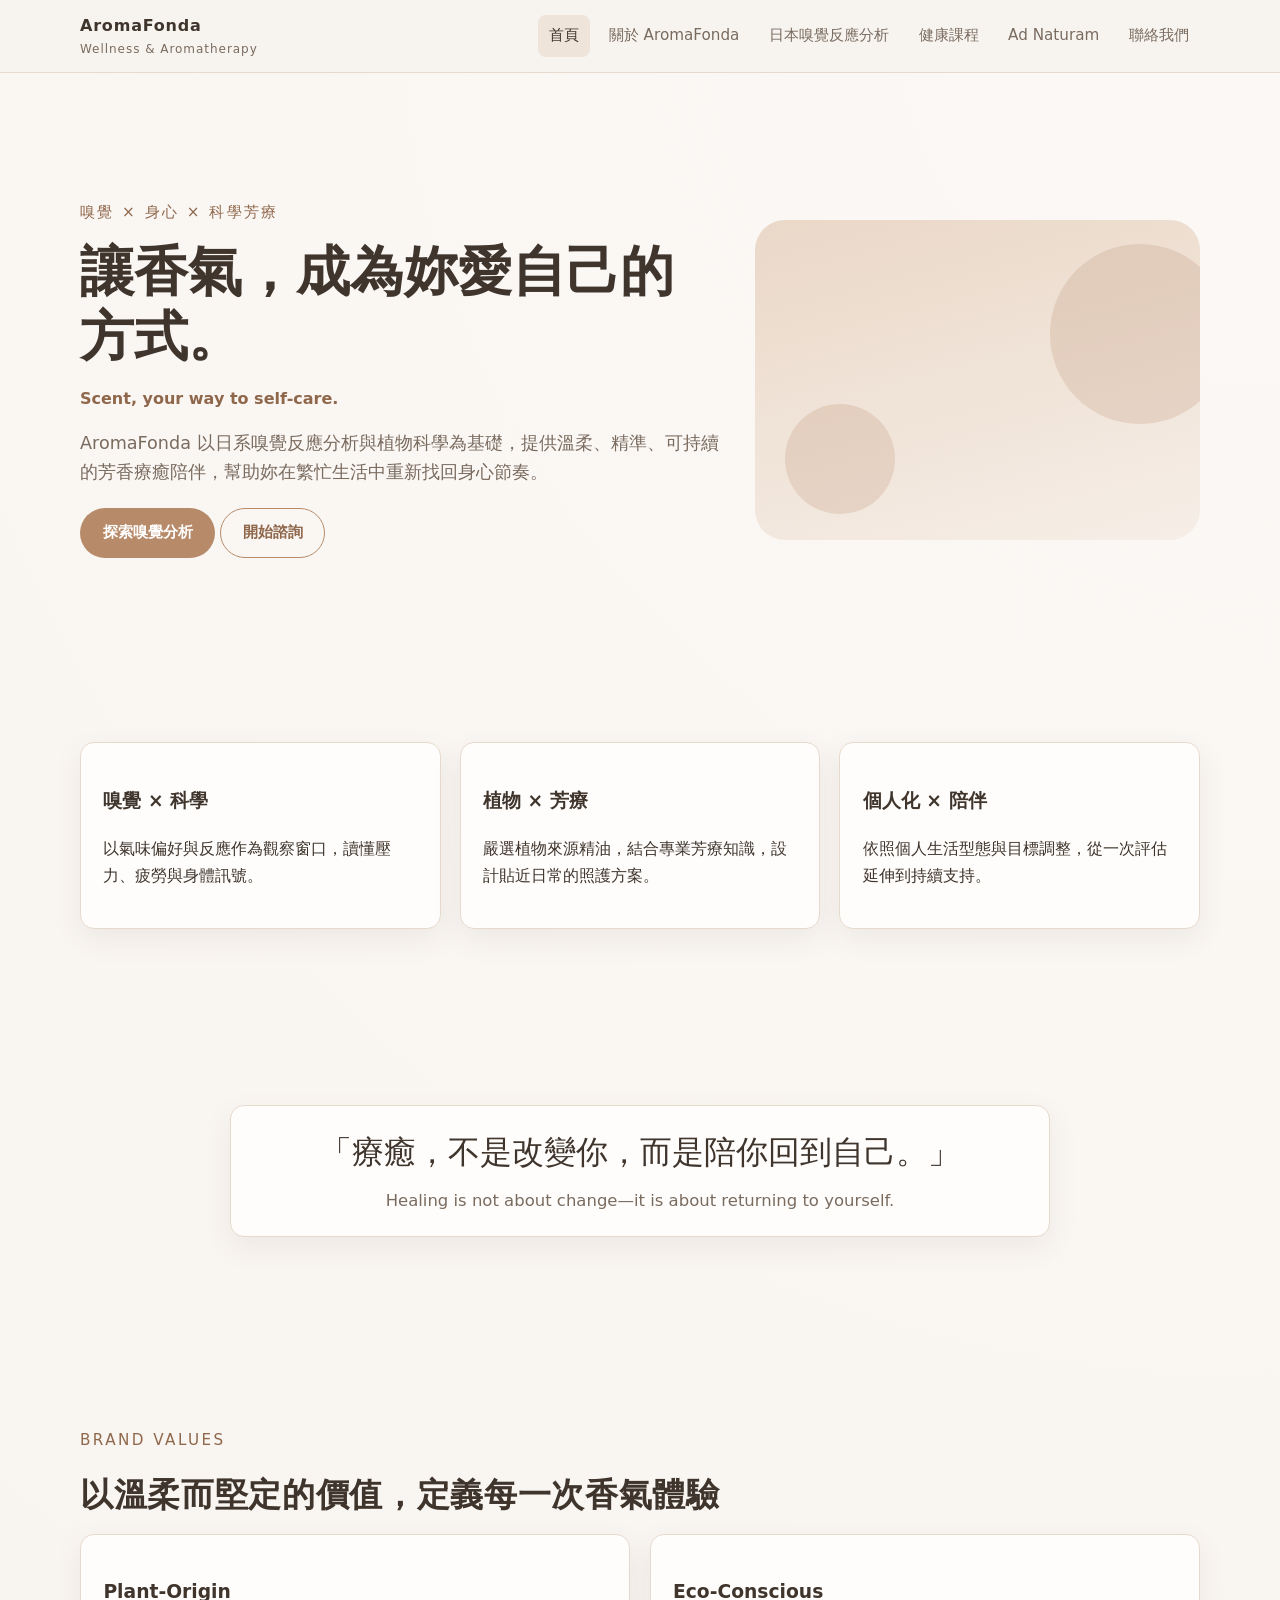
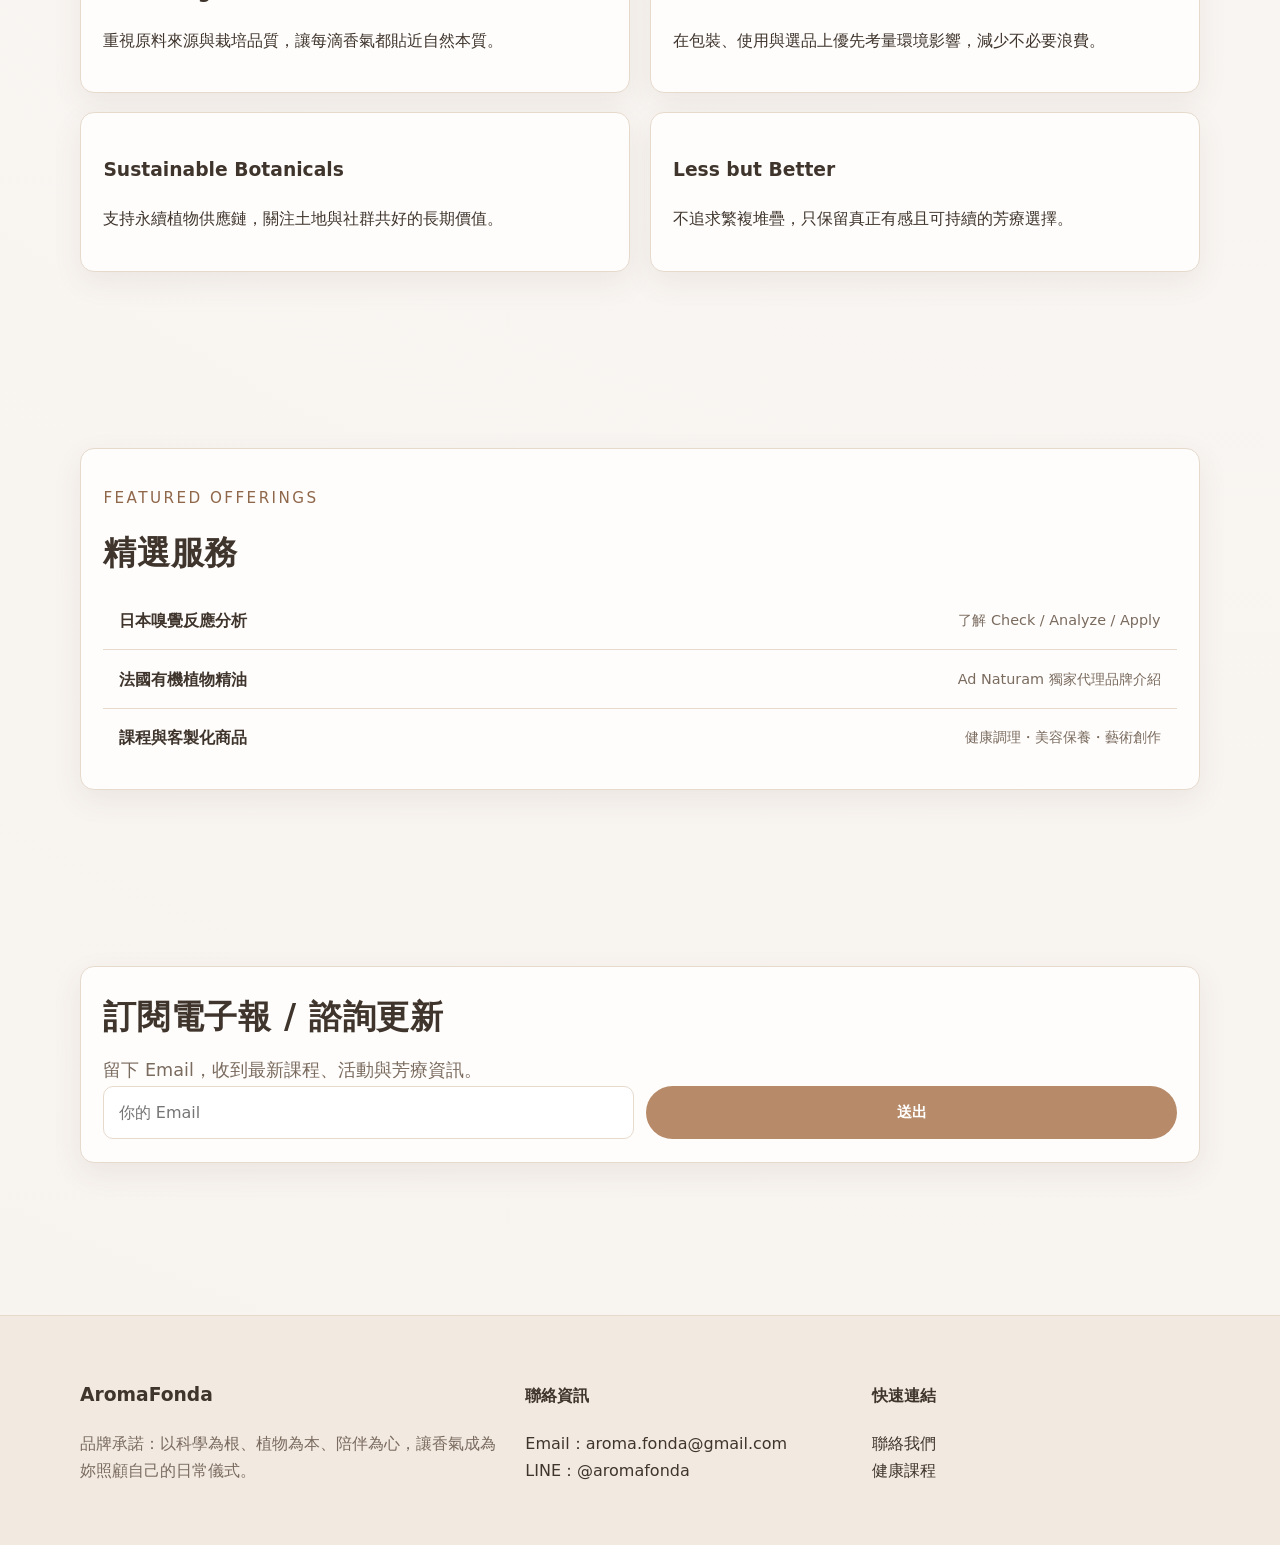
==== commit 4682533d: "Build AromaFonda responsive multi-page wellness website" ====
--- a/index.html
+++ b/index.html
@@ -1,467 +1,101 @@
-<!DOCTYPE HTML>
-<!--
-	Photon by HTML5 UP
-	html5up.net | @ajlkn
-	Free for personal and commercial use under the CCA 3.0 license (html5up.net/license)
--->
-<html>
-	<head>
-		<title>Photon by HTML5 UP</title>
-		<meta charset="utf-8" />
-		<meta name="viewport" content="width=device-width, initial-scale=1, user-scalable=no" />
-		<link rel="stylesheet" href="assets/css/main.css" />
-		<noscript><link rel="stylesheet" href="assets/css/noscript.css" /></noscript>
-	</head>
-	<body class="is-preload">
-
-		<!-- Header -->
-			<section id="header">
-				<div class="inner">
-					<span class="icon solid major fa-cloud"></span>
-					<h1>Hi, I'm <strong>Photon</strong>, another fine<br />
-					little freebie from <a href="http://html5up.net">HTML5 UP</a>.</h1>
-					<p>Accumsan feugiat mi commodo erat lorem ipsum, sed magna<br />
-					lobortis feugiat sapien sed etiam volutpat accumsan.</p>
-					<ul class="actions special">
-						<li><a href="#one" class="button scrolly">Discover</a></li>
-					</ul>
-				</div>
-			</section>
-
-		<!-- One -->
-			<section id="one" class="main style1">
-				<div class="container">
-					<div class="row gtr-150">
-						<div class="col-6 col-12-medium">
-							<header class="major">
-								<h2>Lorem ipsum dolor adipiscing<br />
-								amet dolor consequat</h2>
-							</header>
-							<p>Adipiscing a commodo ante nunc accumsan et interdum mi ante adipiscing. A nunc lobortis non nisl amet vis sed volutpat aclacus nascetur ac non. Lorem curae et ante amet sapien sed tempus adipiscing id accumsan.</p>
-						</div>
-						<div class="col-6 col-12-medium imp-medium">
-							<span class="image fit"><img src="images/pic01.jpg" alt="" /></span>
-						</div>
-					</div>
-				</div>
-			</section>
-
-		<!-- Two -->
-			<section id="two" class="main style2">
-				<div class="container">
-					<div class="row gtr-150">
-						<div class="col-6 col-12-medium">
-							<ul class="major-icons">
-								<li><span class="icon solid style1 major fa-code"></span></li>
-								<li><span class="icon solid style2 major fa-bolt"></span></li>
-								<li><span class="icon solid style3 major fa-camera-retro"></span></li>
-								<li><span class="icon solid style4 major fa-cog"></span></li>
-								<li><span class="icon solid style5 major fa-desktop"></span></li>
-								<li><span class="icon solid style6 major fa-calendar"></span></li>
-							</ul>
-						</div>
-						<div class="col-6 col-12-medium">
-							<header class="major">
-								<h2>Lorem ipsum dolor adipiscing<br />
-								amet dolor consequat</h2>
-							</header>
-							<p>Adipiscing a commodo ante nunc accumsan interdum mi ante adipiscing. A nunc lobortis non nisl amet vis volutpat aclacus nascetur ac non. Lorem curae eu ante amet sapien in tempus ac. Adipiscing id accumsan adipiscing ipsum.</p>
-							<p>Blandit faucibus proin. Ac aliquam integer adipiscing enim non praesent vis commodo nunc phasellus cubilia ac risus accumsan. Accumsan blandit. Lobortis phasellus non lobortis dit varius mi varius accumsan lobortis. Blandit ante aliquam lacinia lorem lobortis semper morbi col faucibus vitae integer placerat accumsan orci eu mi odio tempus adipiscing adipiscing adipiscing curae consequat feugiat etiam dolore.</p>
-							<p>Adipiscing a commodo ante nunc accumsan interdum mi ante adipiscing. A nunc lobortis non nisl amet vis volutpat aclacus nascetur ac non. Lorem curae eu ante amet sapien in tempus ac. Adipiscing id accumsan adipiscing ipsum.</p>
-						</div>
-					</div>
-				</div>
-			</section>
-
-		<!-- Three -->
-			<section id="three" class="main style1 special">
-				<div class="container">
-					<header class="major">
-						<h2>Adipiscing amet consequat</h2>
-					</header>
-					<p>Ante nunc accumsan et aclacus nascetur ac ante amet sapien sed.</p>
-					<div class="row gtr-150">
-						<div class="col-4 col-12-medium">
-							<span class="image fit"><img src="images/pic02.jpg" alt="" /></span>
-							<h3>Magna feugiat lorem</h3>
-							<p>Adipiscing a commodo ante nunc magna lorem et interdum mi ante nunc lobortis non amet vis sed volutpat et nascetur.</p>
-							<ul class="actions special">
-								<li><a href="#" class="button">More</a></li>
-							</ul>
-						</div>
-						<div class="col-4 col-12-medium">
-							<span class="image fit"><img src="images/pic03.jpg" alt="" /></span>
-							<h3>Magna feugiat lorem</h3>
-							<p>Adipiscing a commodo ante nunc magna lorem et interdum mi ante nunc lobortis non amet vis sed volutpat et nascetur.</p>
-							<ul class="actions special">
-								<li><a href="#" class="button">More</a></li>
-							</ul>
-						</div>
-						<div class="col-4 col-12-medium">
-							<span class="image fit"><img src="images/pic04.jpg" alt="" /></span>
-							<h3>Magna feugiat lorem</h3>
-							<p>Adipiscing a commodo ante nunc magna lorem et interdum mi ante nunc lobortis non amet vis sed volutpat et nascetur.</p>
-							<ul class="actions special">
-								<li><a href="#" class="button">More</a></li>
-							</ul>
-						</div>
-					</div>
-				</div>
-			</section>
-
-		<!-- Four -->
-			<section id="four" class="main style2 special">
-				<div class="container">
-					<header class="major">
-						<h2>Ipsum feugiat consequat?</h2>
-					</header>
-					<p>Sed lacus nascetur ac ante amet sapien.</p>
-					<ul class="actions special">
-						<li><a href="#" class="button wide primary">Sign Up</a></li>
-						<li><a href="#" class="button wide">Learn More</a></li>
-					</ul>
-				</div>
-			</section>
-
-		<!-- Five -->
-		<!--
-			<section id="five" class="main style1">
-				<div class="container">
-					<header class="major special">
-						<h2>Elements</h2>
-					</header>
-
-					<section>
-						<h4>Text</h4>
-						<p>This is <b>bold</b> and this is <strong>strong</strong>. This is <i>italic</i> and this is <em>emphasized</em>.
-						This is <sup>superscript</sup> text and this is <sub>subscript</sub> text.
-						This is <u>underlined</u> and this is code: <code>for (;;) { ... }</code>. Finally, <a href="#">this is a link</a>.</p>
-						<hr />
-						<header>
-							<h4>Heading with a Subtitle</h4>
-							<p>Lorem ipsum dolor sit amet nullam id egestas urna aliquam</p>
-						</header>
-						<p>Nunc lacinia ante nunc ac lobortis. Interdum adipiscing gravida odio porttitor sem non mi integer non faucibus ornare mi ut ante amet placerat aliquet. Volutpat eu sed ante lacinia sapien lorem accumsan varius montes viverra nibh in adipiscing blandit tempus accumsan.</p>
-						<header>
-							<h5>Heading with a Subtitle</h5>
-							<p>Lorem ipsum dolor sit amet nullam id egestas urna aliquam</p>
-						</header>
-						<p>Nunc lacinia ante nunc ac lobortis. Interdum adipiscing gravida odio porttitor sem non mi integer non faucibus ornare mi ut ante amet placerat aliquet. Volutpat eu sed ante lacinia sapien lorem accumsan varius montes viverra nibh in adipiscing blandit tempus accumsan.</p>
-						<hr />
-						<h2>Heading Level 2</h2>
-						<h3>Heading Level 3</h3>
-						<h4>Heading Level 4</h4>
-						<h5>Heading Level 5</h5>
-						<h6>Heading Level 6</h6>
-						<hr />
-						<h5>Blockquote</h5>
-						<blockquote>Fringilla nisl. Donec accumsan interdum nisi, quis tincidunt felis sagittis eget tempus euismod. Vestibulum ante ipsum primis in faucibus vestibulum. Blandit adipiscing eu felis iaculis volutpat ac adipiscing accumsan faucibus. Vestibulum ante ipsum primis in faucibus lorem ipsum dolor sit amet nullam adipiscing eu felis.</blockquote>
-						<h5>Preformatted</h5>
-						<pre><code>i = 0;
-
-while (!deck.isInOrder()) {
-print 'Iteration ' + i;
-deck.shuffle();
-i++;
-}
-
-print 'It took ' + i + ' iterations to sort the deck.';</code></pre>
-					</section>
-
-					<section>
-						<h4>Lists</h4>
-						<div class="row">
-							<div class="col-6 col-12-medium">
-								<h5>Unordered</h5>
-								<ul>
-									<li>Dolor pulvinar etiam.</li>
-									<li>Sagittis adipiscing.</li>
-									<li>Felis enim feugiat.</li>
-								</ul>
-								<h5>Alternate</h5>
-								<ul class="alt">
-									<li>Dolor pulvinar etiam.</li>
-									<li>Sagittis adipiscing.</li>
-									<li>Felis enim feugiat.</li>
-								</ul>
-							</div>
-							<div class="col-6 col-12-medium">
-								<h5>Ordered</h5>
-								<ol>
-									<li>Dolor pulvinar etiam.</li>
-									<li>Etiam vel felis viverra.</li>
-									<li>Felis enim feugiat.</li>
-									<li>Dolor pulvinar etiam.</li>
-									<li>Etiam vel felis lorem.</li>
-									<li>Felis enim et feugiat.</li>
-								</ol>
-								<h5>Icons</h5>
-								<ul class="icons">
-									<li><a href="#" class="icon brands fa-twitter"><span class="label">Twitter</span></a></li>
-									<li><a href="#" class="icon brands fa-facebook-f"><span class="label">Facebook</span></a></li>
-									<li><a href="#" class="icon brands fa-instagram"><span class="label">Instagram</span></a></li>
-									<li><a href="#" class="icon brands fa-github"><span class="label">Github</span></a></li>
-								</ul>
-							</div>
-						</div>
-						<h5>Actions</h5>
-						<div class="row">
-							<div class="col-6 col-12-medium">
-								<ul class="actions">
-									<li><a href="#" class="button primary">Default</a></li>
-									<li><a href="#" class="button">Default</a></li>
-								</ul>
-								<ul class="actions small">
-									<li><a href="#" class="button primary small">Small</a></li>
-									<li><a href="#" class="button small">Small</a></li>
-								</ul>
-								<ul class="actions stacked">
-									<li><a href="#" class="button primary">Default</a></li>
-									<li><a href="#" class="button">Default</a></li>
-								</ul>
-								<ul class="actions stacked">
-									<li><a href="#" class="button primary small">Small</a></li>
-									<li><a href="#" class="button small">Small</a></li>
-								</ul>
-							</div>
-							<div class="col-6 col-12-medium">
-								<ul class="actions stacked">
-									<li><a href="#" class="button primary fit">Default</a></li>
-									<li><a href="#" class="button fit">Default</a></li>
-								</ul>
-								<ul class="actions stacked">
-									<li><a href="#" class="button primary small fit">Small</a></li>
-									<li><a href="#" class="button small fit">Small</a></li>
-								</ul>
-							</div>
-						</div>
-					</section>
-
-					<section>
-						<h4>Table</h4>
-						<h5>Default</h5>
-						<div class="table-wrapper">
-							<table>
-								<thead>
-									<tr>
-										<th>Name</th>
-										<th>Description</th>
-										<th>Price</th>
-									</tr>
-								</thead>
-								<tbody>
-									<tr>
-										<td>Item One</td>
-										<td>Ante turpis integer aliquet porttitor.</td>
-										<td>29.99</td>
-									</tr>
-									<tr>
-										<td>Item Two</td>
-										<td>Vis ac commodo adipiscing arcu aliquet.</td>
-										<td>19.99</td>
-									</tr>
-									<tr>
-										<td>Item Three</td>
-										<td> Morbi faucibus arcu accumsan lorem.</td>
-										<td>29.99</td>
-									</tr>
-									<tr>
-										<td>Item Four</td>
-										<td>Vitae integer tempus condimentum.</td>
-										<td>19.99</td>
-									</tr>
-									<tr>
-										<td>Item Five</td>
-										<td>Ante turpis integer aliquet porttitor.</td>
-										<td>29.99</td>
-									</tr>
-								</tbody>
-								<tfoot>
-									<tr>
-										<td colspan="2"></td>
-										<td>100.00</td>
-									</tr>
-								</tfoot>
-							</table>
-						</div>
-
-						<h5>Alternate</h5>
-						<div class="table-wrapper">
-							<table class="alt">
-								<thead>
-									<tr>
-										<th>Name</th>
-										<th>Description</th>
-										<th>Price</th>
-									</tr>
-								</thead>
-								<tbody>
-									<tr>
-										<td>Item One</td>
-										<td>Ante turpis integer aliquet porttitor.</td>
-										<td>29.99</td>
-									</tr>
-									<tr>
-										<td>Item Two</td>
-										<td>Vis ac commodo adipiscing arcu aliquet.</td>
-										<td>19.99</td>
-									</tr>
-									<tr>
-										<td>Item Three</td>
-										<td> Morbi faucibus arcu accumsan lorem.</td>
-										<td>29.99</td>
-									</tr>
-									<tr>
-										<td>Item Four</td>
-										<td>Vitae integer tempus condimentum.</td>
-										<td>19.99</td>
-									</tr>
-									<tr>
-										<td>Item Five</td>
-										<td>Ante turpis integer aliquet porttitor.</td>
-										<td>29.99</td>
-									</tr>
-								</tbody>
-								<tfoot>
-									<tr>
-										<td colspan="2"></td>
-										<td>100.00</td>
-									</tr>
-								</tfoot>
-							</table>
-						</div>
-					</section>
-
-					<section>
-						<h4>Buttons</h4>
-						<ul class="actions">
-							<li><a href="#" class="button primary">Primary</a></li>
-							<li><a href="#" class="button">Default</a></li>
-						</ul>
-						<ul class="actions">
-							<li><a href="#" class="button large">Large</a></li>
-							<li><a href="#" class="button">Default</a></li>
-							<li><a href="#" class="button small">Small</a></li>
-						</ul>
-						<ul class="actions fit">
-							<li><a href="#" class="button fit">Fit</a></li>
-							<li><a href="#" class="button primary fit">Fit</a></li>
-							<li><a href="#" class="button fit">Fit</a></li>
-						</ul>
-						<ul class="actions fit small">
-							<li><a href="#" class="button primary fit small">Fit + Small</a></li>
-							<li><a href="#" class="button fit small">Fit + Small</a></li>
-							<li><a href="#" class="button primary fit small">Fit + Small</a></li>
-						</ul>
-						<ul class="actions">
-							<li><a href="#" class="button primary icon solid fa-download">Icon</a></li>
-							<li><a href="#" class="button icon solid fa-download">Icon</a></li>
-						</ul>
-						<ul class="actions">
-							<li><span class="button primary disabled">Disabled</span></li>
-							<li><span class="button disabled">Disabled</span></li>
-						</ul>
-					</section>
-
-					<section>
-						<h4>Form</h4>
-						<form method="post" action="#">
-							<div class="row gtr-uniform gtr-50">
-								<div class="col-6 col-12-xsmall">
-									<input type="text" name="demo-name" id="demo-name" value="" placeholder="Name" />
-								</div>
-								<div class="col-6 col-12-xsmall">
-									<input type="email" name="demo-email" id="demo-email" value="" placeholder="Email" />
-								</div>
-								<div class="col-12">
-									<select name="demo-category" id="demo-category">
-										<option value="">- Category -</option>
-										<option value="1">Manufacturing</option>
-										<option value="1">Shipping</option>
-										<option value="1">Administration</option>
-										<option value="1">Human Resources</option>
-									</select>
-								</div>
-								<div class="col-4 col-12-small">
-									<input type="radio" id="demo-priority-low" name="demo-priority" checked>
-									<label for="demo-priority-low">Low</label>
-								</div>
-								<div class="col-4 col-12-small">
-									<input type="radio" id="demo-priority-normal" name="demo-priority">
-									<label for="demo-priority-normal">Normal</label>
-								</div>
-								<div class="col-4 col-12-small">
-									<input type="radio" id="demo-priority-high" name="demo-priority">
-									<label for="demo-priority-high">High</label>
-								</div>
-								<div class="col-6 col-12-small">
-									<input type="checkbox" id="demo-copy" name="demo-copy">
-									<label for="demo-copy">Email me a copy</label>
-								</div>
-								<div class="col-6 col-12-small">
-									<input type="checkbox" id="demo-human" name="demo-human" checked>
-									<label for="demo-human">Not a robot</label>
-								</div>
-								<div class="col-12">
-									<textarea name="demo-message" id="demo-message" placeholder="Enter your message" rows="6"></textarea>
-								</div>
-								<div class="col-12">
-									<ul class="actions">
-										<li><input type="submit" value="Send Message" class="primary" /></li>
-										<li><input type="reset" value="Reset" /></li>
-									</ul>
-								</div>
-							</div>
-						</form>
-					</section>
-
-					<section>
-						<h4>Image</h4>
-						<h5>Fit</h5>
-						<div class="box alt">
-							<div class="row gtr-uniform gtr-50">
-								<div class="col-12"><span class="image fit"><img src="images/pic06.jpg" alt="" /></span></div>
-								<div class="col-4"><span class="image fit"><img src="images/pic02.jpg" alt="" /></span></div>
-								<div class="col-4"><span class="image fit"><img src="images/pic03.jpg" alt="" /></span></div>
-								<div class="col-4"><span class="image fit"><img src="images/pic04.jpg" alt="" /></span></div>
-								<div class="col-4"><span class="image fit"><img src="images/pic03.jpg" alt="" /></span></div>
-								<div class="col-4"><span class="image fit"><img src="images/pic04.jpg" alt="" /></span></div>
-								<div class="col-4"><span class="image fit"><img src="images/pic02.jpg" alt="" /></span></div>
-								<div class="col-4"><span class="image fit"><img src="images/pic04.jpg" alt="" /></span></div>
-								<div class="col-4"><span class="image fit"><img src="images/pic02.jpg" alt="" /></span></div>
-								<div class="col-4"><span class="image fit"><img src="images/pic03.jpg" alt="" /></span></div>
-							</div>
-						</div>
-						<h5>Left &amp; Right</h5>
-						<p><span class="image left"><img src="images/pic05.jpg" alt="" /></span>Fringilla nisl. Donec accumsan interdum nisi, quis tincidunt felis sagittis eget. tempus euismod. Vestibulum ante ipsum primis in faucibus vestibulum. Blandit adipiscing eu felis iaculis volutpat ac adipiscing accumsan eu faucibus. Integer ac pellentesque praesent tincidunt felis sagittis eget. tempus euismod. Vestibulum ante ipsum primis in faucibus vestibulum. Blandit adipiscing eu felis iaculis volutpat ac adipiscing accumsan eu faucibus. Integer ac pellentesque praesent. Donec accumsan interdum nisi, quis tincidunt felis sagittis eget. tempus euismod. Vestibulum ante ipsum primis in faucibus vestibulum. Blandit adipiscing eu felis iaculis volutpat ac adipiscing accumsan eu faucibus. Integer ac pellentesque praesent tincidunt felis sagittis eget. tempus euismod. Vestibulum ante ipsum primis in faucibus vestibulum. Blandit adipiscing eu felis iaculis volutpat ac adipiscing accumsan eu faucibus. Integer ac pellentesque praesent. Blandit adipiscing eu felis iaculis volutpat ac adipiscing accumsan eu faucibus. Integer ac pellentesque praesent tincidunt felis sagittis eget. tempus euismod. Vestibulum ante ipsum primis in faucibus vestibulum. Blandit adipiscing eu felis iaculis volutpat ac adipiscing accumsan eu faucibus. Integer ac pellentesque praesent.</p>
-						<p><span class="image right"><img src="images/pic05.jpg" alt="" /></span>Fringilla nisl. Donec accumsan interdum nisi, quis tincidunt felis sagittis eget. tempus euismod. Vestibulum ante ipsum primis in faucibus vestibulum. Blandit adipiscing eu felis iaculis volutpat ac adipiscing accumsan eu faucibus. Integer ac pellentesque praesent tincidunt felis sagittis eget. tempus euismod. Vestibulum ante ipsum primis in faucibus vestibulum. Blandit adipiscing eu felis iaculis volutpat ac adipiscing accumsan eu faucibus. Integer ac pellentesque praesent. Donec accumsan interdum nisi, quis tincidunt felis sagittis eget. tempus euismod. Vestibulum ante ipsum primis in faucibus vestibulum. Blandit adipiscing eu felis iaculis volutpat ac adipiscing accumsan eu faucibus. Integer ac pellentesque praesent tincidunt felis sagittis eget. tempus euismod. Vestibulum ante ipsum primis in faucibus vestibulum. Blandit adipiscing eu felis iaculis volutpat ac adipiscing accumsan eu faucibus. Integer ac pellentesque praesent. Blandit adipiscing eu felis iaculis volutpat ac adipiscing accumsan eu faucibus. Integer ac pellentesque praesent tincidunt felis sagittis eget. tempus euismod. Vestibulum ante ipsum primis in faucibus vestibulum. Blandit adipiscing eu felis iaculis volutpat ac adipiscing accumsan eu faucibus. Integer ac pellentesque praesent.</p>
-					</section>
-
-				</div>
-			</section>
-		-->
-
-		<!-- Footer -->
-			<section id="footer">
-				<ul class="icons">
-					<li><a href="#" class="icon brands alt fa-twitter"><span class="label">Twitter</span></a></li>
-					<li><a href="#" class="icon brands alt fa-facebook-f"><span class="label">Facebook</span></a></li>
-					<li><a href="#" class="icon brands alt fa-instagram"><span class="label">Instagram</span></a></li>
-					<li><a href="#" class="icon brands alt fa-github"><span class="label">GitHub</span></a></li>
-					<li><a href="#" class="icon solid alt fa-envelope"><span class="label">Email</span></a></li>
-				</ul>
-				<ul class="copyright">
-					<li>&copy; Untitled</li><li>Design: <a href="http://html5up.net">HTML5 UP</a></li>
-				</ul>
-			</section>
-
-		<!-- Scripts -->
-			<script src="assets/js/jquery.min.js"></script>
-			<script src="assets/js/jquery.scrolly.min.js"></script>
-			<script src="assets/js/browser.min.js"></script>
-			<script src="assets/js/breakpoints.min.js"></script>
-			<script src="assets/js/util.js"></script>
-			<script src="assets/js/main.js"></script>
-
-	</body>
-</html>+<!doctype html>
+<html lang="zh-Hant">
+<head>
+  <meta charset="UTF-8" />
+  <meta name="viewport" content="width=device-width, initial-scale=1.0" />
+  <title>AromaFonda｜首頁</title>
+  <meta name="description" content="AromaFonda 將嗅覺科學與植物芳療融合，陪妳在日常中回到平衡。" />
+  <link rel="stylesheet" href="assets/css/site.css" />
+</head>
+<body>
+  <header class="site-header">
+    <div class="container nav-wrap">
+      <a class="brand" href="index.html">AromaFonda<small>Wellness & Aromatherapy</small></a>
+      <button class="nav-toggle" aria-label="開啟選單" aria-expanded="false">☰</button>
+      <nav class="nav-links" aria-label="主選單">
+        <a href="index.html" class="active">首頁</a><a href="about.html">關於 AromaFonda</a><a href="olfactory-analysis.html">日本嗅覺反應分析</a><a href="courses.html">健康課程</a><a href="ad-naturam.html">Ad Naturam</a><a href="contact.html">聯絡我們</a>
+      </nav>
+    </div>
+  </header>
+
+  <main>
+    <section class="hero">
+      <div class="container hero-inner fade-in">
+        <div>
+          <p class="eyebrow">嗅覺 × 身心 × 科學芳療</p>
+          <h1>讓香氣，成為妳愛自己的方式。</h1>
+          <p class="sub-en">Scent, your way to self-care.</p>
+          <p class="lead">AromaFonda 以日系嗅覺反應分析與植物科學為基礎，提供溫柔、精準、可持續的芳香療癒陪伴，幫助妳在繁忙生活中重新找回身心節奏。</p>
+          <p style="margin-top:1.2rem"><a class="btn btn-primary" href="olfactory-analysis.html">探索嗅覺分析</a> <a class="btn btn-outline" href="contact.html">開始諮詢</a></p>
+        </div>
+        <div class="hero-art" aria-hidden="true"></div>
+      </div>
+    </section>
+
+    <section class="section">
+      <div class="container">
+        <div class="grid grid-3">
+          <article class="card"><h3>嗅覺 × 科學</h3><p>以氣味偏好與反應作為觀察窗口，讀懂壓力、疲勞與身體訊號。</p></article>
+          <article class="card"><h3>植物 × 芳療</h3><p>嚴選植物來源精油，結合專業芳療知識，設計貼近日常的照護方案。</p></article>
+          <article class="card"><h3>個人化 × 陪伴</h3><p>依照個人生活型態與目標調整，從一次評估延伸到持續支持。</p></article>
+        </div>
+      </div>
+    </section>
+
+    <section class="section">
+      <div class="container quote card">
+        <p>「療癒，不是改變你，而是陪你回到自己。」</p>
+        <p class="en">Healing is not about change—it is about returning to yourself.</p>
+      </div>
+    </section>
+
+    <section class="section">
+      <div class="container">
+        <p class="eyebrow">Brand Values</p>
+        <h2 class="section-title">以溫柔而堅定的價值，定義每一次香氣體驗</h2>
+        <div class="grid grid-2">
+          <article class="card"><h3>Plant-Origin</h3><p>重視原料來源與栽培品質，讓每滴香氣都貼近自然本質。</p></article>
+          <article class="card"><h3>Eco-Conscious</h3><p>在包裝、使用與選品上優先考量環境影響，減少不必要浪費。</p></article>
+          <article class="card"><h3>Sustainable Botanicals</h3><p>支持永續植物供應鏈，關注土地與社群共好的長期價值。</p></article>
+          <article class="card"><h3>Less but Better</h3><p>不追求繁複堆疊，只保留真正有感且可持續的芳療選擇。</p></article>
+        </div>
+      </div>
+    </section>
+
+    <section class="section">
+      <div class="container card">
+        <p class="eyebrow">Featured Offerings</p>
+        <h2 class="section-title">精選服務</h2>
+        <div class="offer-list">
+          <a href="olfactory-analysis.html"><strong>日本嗅覺反應分析</strong><span>了解 Check / Analyze / Apply</span></a>
+          <a href="ad-naturam.html"><strong>法國有機植物精油</strong><span>Ad Naturam 獨家代理品牌介紹</span></a>
+          <a href="courses.html"><strong>課程與客製化商品</strong><span>健康調理・美容保養・藝術創作</span></a>
+        </div>
+      </div>
+    </section>
+
+    <section class="section">
+      <div class="container card">
+        <h2 class="section-title">訂閱電子報 / 諮詢更新</h2>
+        <p class="lead">留下 Email，收到最新課程、活動與芳療資訊。</p>
+        <form class="form-row" action="#" method="post">
+          <input type="email" placeholder="你的 Email" aria-label="Email" required />
+          <button class="btn btn-primary" type="submit">送出</button>
+        </form>
+      </div>
+    </section>
+  </main>
+
+  <footer>
+    <div class="container footer-grid">
+      <div>
+        <h3>AromaFonda</h3>
+        <p class="footer-note">品牌承諾：以科學為根、植物為本、陪伴為心，讓香氣成為妳照顧自己的日常儀式。</p>
+      </div>
+      <div><h4>聯絡資訊</h4><p>Email：aroma.fonda@gmail.com<br/>LINE：@aromafonda</p></div>
+      <div><h4>快速連結</h4><p><a href="contact.html">聯絡我們</a><br/><a href="courses.html">健康課程</a></p></div>
+    </div>
+  </footer>
+  <script src="assets/js/site.js"></script>
+</body>
+</html>
--- a/assets/css/site.css
+++ b/assets/css/site.css
@@ -0,0 +1,129 @@
+:root {
+  --bg: #f7f3ef;
+  --surface: #fffdfb;
+  --surface-2: #f0e8df;
+  --text: #3f352d;
+  --muted: #7a6b5f;
+  --accent: #b78b6a;
+  --accent-dark: #8f674b;
+  --border: #e6dacd;
+  --shadow: 0 10px 30px rgba(91, 66, 45, 0.08);
+  --radius: 14px;
+}
+
+* { box-sizing: border-box; }
+html { scroll-behavior: smooth; }
+body {
+  margin: 0;
+  font-family: "Noto Sans TC", "PingFang TC", "Microsoft JhengHei", system-ui, sans-serif;
+  color: var(--text);
+  background: radial-gradient(circle at top right, #fbf8f5, var(--bg));
+  line-height: 1.7;
+}
+img { max-width: 100%; display: block; }
+a { color: inherit; text-decoration: none; }
+
+.container { width: min(1120px, 92%); margin: 0 auto; }
+.section { padding: 5.5rem 0; }
+.section-title { font-size: clamp(1.7rem, 2.6vw, 2.5rem); margin: 0 0 .65rem; letter-spacing: .02em; }
+.eyebrow { color: var(--accent-dark); font-size: .95rem; text-transform: uppercase; letter-spacing: .16em; margin-bottom: .8rem; }
+.lead { font-size: 1.1rem; color: var(--muted); margin: 0; }
+.card { background: var(--surface); border: 1px solid var(--border); border-radius: var(--radius); box-shadow: var(--shadow); padding: 1.4rem; }
+.grid { display: grid; gap: 1.2rem; }
+.grid-3 { grid-template-columns: repeat(3, minmax(0, 1fr)); }
+.grid-2 { grid-template-columns: repeat(2, minmax(0, 1fr)); }
+.btn {
+  display: inline-flex; align-items: center; justify-content: center;
+  padding: .72rem 1.35rem; border-radius: 999px; border: 1px solid transparent;
+  font-weight: 600; transition: .25s ease; font-size: .95rem;
+}
+.btn-primary { background: var(--accent); color: #fff; }
+.btn-primary:hover { background: var(--accent-dark); }
+.btn-outline { border-color: var(--accent); color: var(--accent-dark); }
+.btn-outline:hover { background: #f7ede6; }
+
+.site-header {
+  position: sticky; top: 0; z-index: 20;
+  background: rgba(247, 243, 239, 0.92); backdrop-filter: blur(8px);
+  border-bottom: 1px solid var(--border);
+}
+.nav-wrap { display:flex; align-items:center; justify-content:space-between; min-height: 72px; }
+.brand { font-weight: 700; letter-spacing: .05em; }
+.brand small { display:block; font-size:.75rem; letter-spacing:.08em; color:var(--muted); font-weight:500; }
+.nav-toggle { display:none; background:none; border:0; font-size:1.4rem; color:var(--accent-dark); }
+.nav-links { display:flex; gap:.45rem; align-items:center; }
+.nav-links a { padding: .5rem .7rem; border-radius: 8px; color:var(--muted); font-size:.95rem; }
+.nav-links a.active, .nav-links a:hover { background:#efe4da; color:var(--text); }
+
+.hero {
+  padding: 7rem 0 5rem;
+}
+.hero-inner {
+  display:grid; grid-template-columns: 1.3fr .9fr; gap:2rem; align-items:center;
+}
+.hero h1 { font-size: clamp(2rem, 5vw, 3.4rem); line-height:1.2; margin:0 0 .7rem; }
+.hero .sub-en { color: var(--accent-dark); font-weight: 600; margin-bottom: 1rem; }
+.hero-art {
+  min-height: 320px;
+  background: linear-gradient(165deg, #ead8c8, #f6eee7);
+  border-radius: 30px;
+  position: relative;
+  overflow: hidden;
+}
+.hero-art::before, .hero-art::after {
+  content:""; position:absolute; border-radius:50%; background:rgba(183,139,106,.22);
+}
+.hero-art::before { width:180px; height:180px; right:-30px; top:24px; }
+.hero-art::after { width:110px; height:110px; left:30px; bottom:26px; }
+
+.quote { text-align:center; max-width: 820px; margin: 0 auto; }
+.quote p { font-size: clamp(1.35rem, 3vw, 2rem); line-height:1.5; margin:0; }
+.quote .en { color:var(--muted); font-size: 1.03rem; margin-top:.8rem; }
+
+.offer-list a { display:flex; justify-content:space-between; align-items:center; padding:.95rem 1rem; border-bottom:1px solid var(--border); }
+.offer-list a:last-child { border-bottom:0; }
+.offer-list span { color:var(--muted); font-size:.9rem; }
+
+.process-step { position:relative; padding-left:2.4rem; }
+.process-step::before {
+  content: attr(data-step);
+  position:absolute; left:0; top:.1rem;
+  width:1.8rem; height:1.8rem; border-radius:50%;
+  background:var(--surface-2); color:var(--accent-dark); display:grid; place-items:center; font-weight:700;
+}
+
+footer {
+  margin-top: 4rem;
+  padding: 2.8rem 0;
+  border-top:1px solid var(--border);
+  background:#f2e9e0;
+}
+.footer-grid { display:grid; grid-template-columns:1.3fr 1fr 1fr; gap:1.2rem; }
+.footer-note { color:var(--muted); }
+
+.form-row { display:grid; grid-template-columns: repeat(2, minmax(0,1fr)); gap:.8rem; }
+input, textarea, select {
+  width:100%; padding:.75rem .9rem; border:1px solid var(--border); border-radius:10px; background:#fff;
+  font: inherit;
+}
+textarea { min-height: 140px; resize: vertical; }
+.small { color: var(--muted); font-size: .9rem; }
+
+.fade-in { animation: fadeIn .6s ease both; }
+@keyframes fadeIn {
+  from { opacity: 0; transform: translateY(8px); }
+  to { opacity: 1; transform: translateY(0); }
+}
+
+@media (max-width: 920px) {
+  .grid-3 { grid-template-columns: 1fr; }
+  .grid-2, .hero-inner, .footer-grid, .form-row { grid-template-columns: 1fr; }
+  .hero { padding-top: 5rem; }
+  .nav-toggle { display:block; }
+  .nav-links {
+    position: absolute; right: 4%; top: 72px; width: min(88vw, 320px);
+    display:none; flex-direction:column; align-items:stretch; padding:.7rem;
+    background: var(--surface); border:1px solid var(--border); border-radius:12px; box-shadow: var(--shadow);
+  }
+  .nav-links.open { display:flex; }
+}
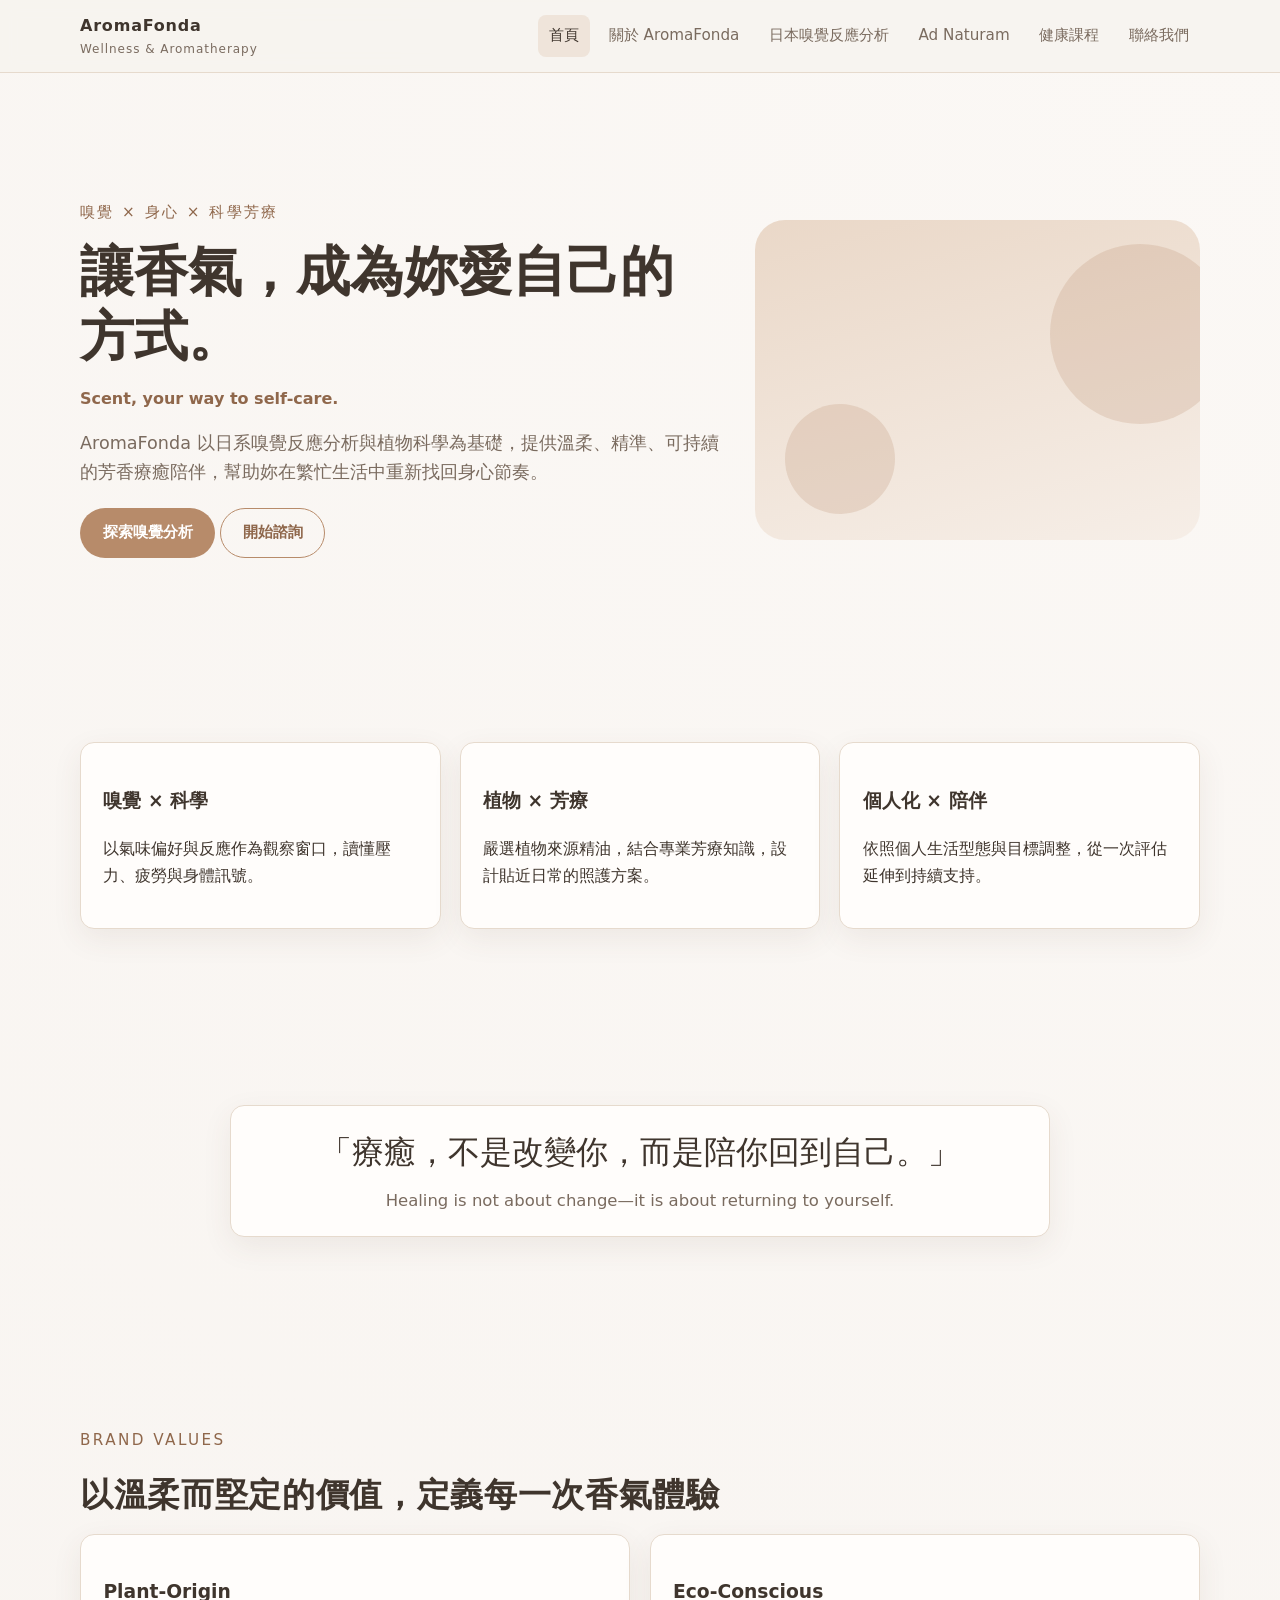
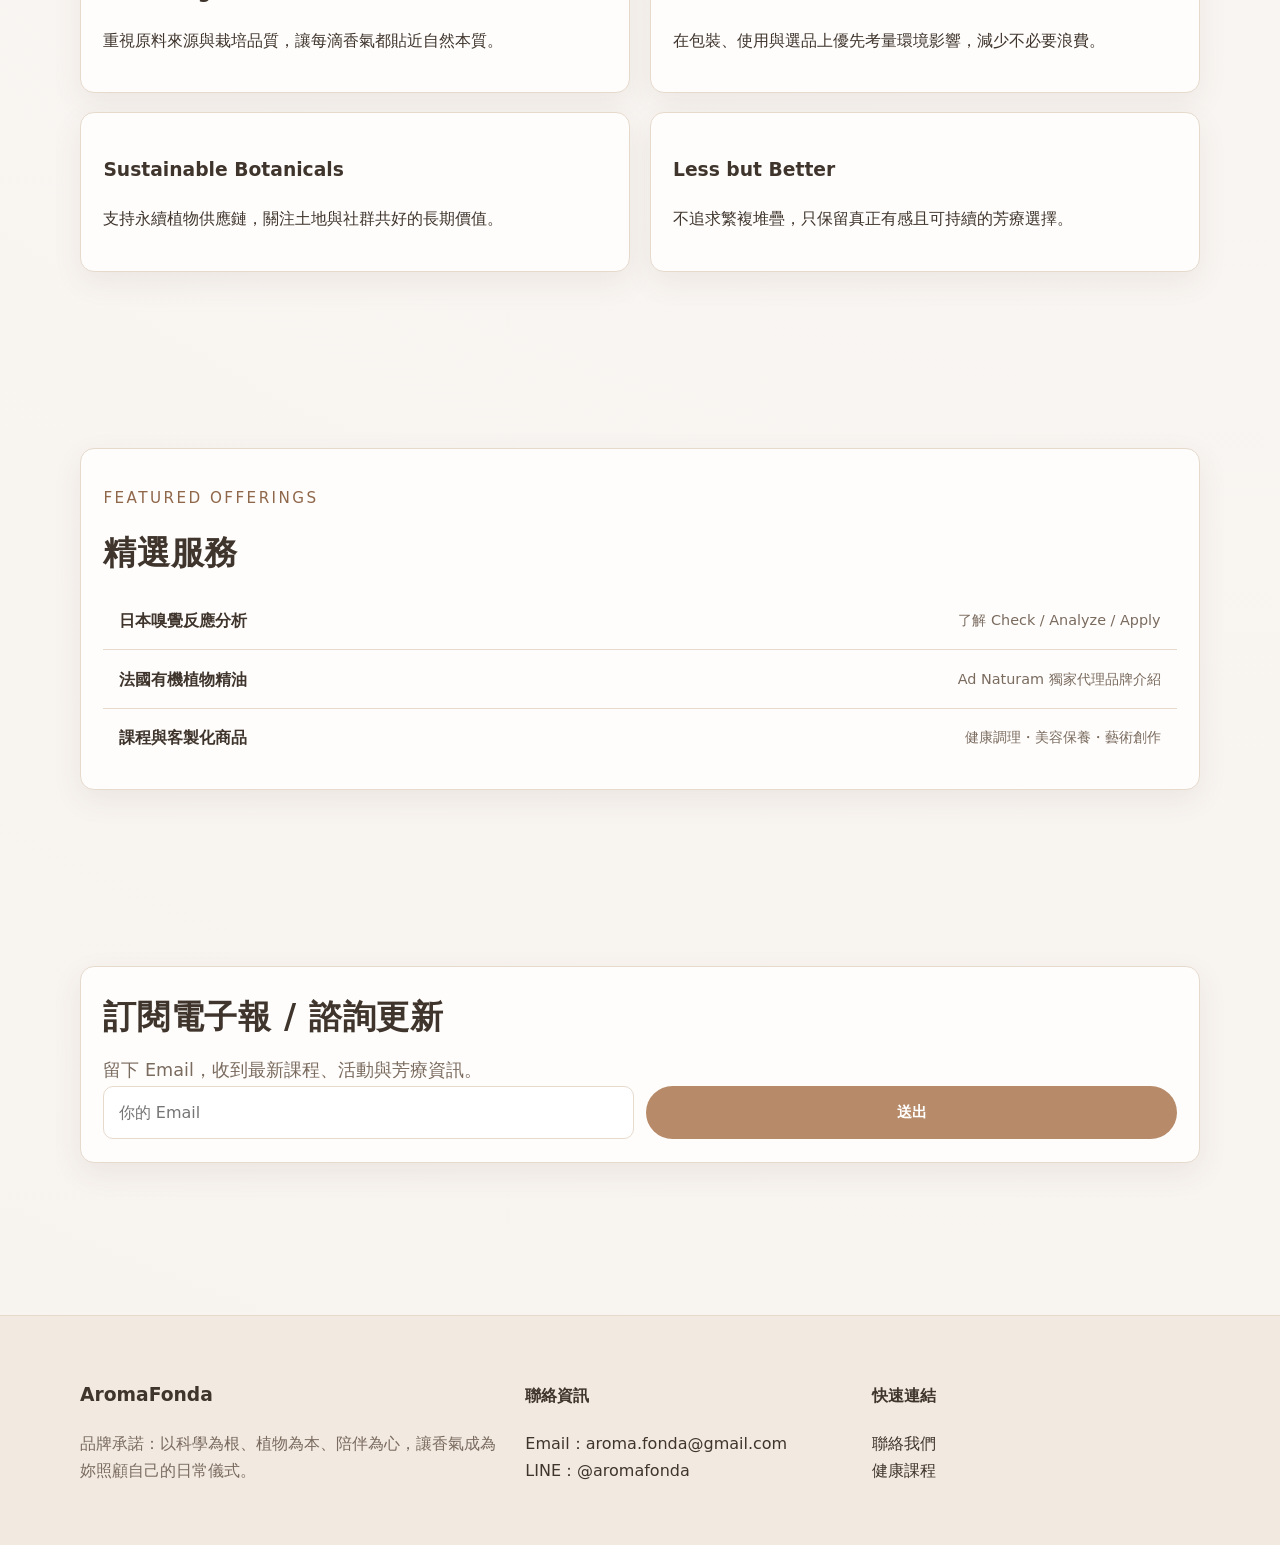
==== commit 44dd5e71: "Reorder navbar links to place Ad Naturam before 健康課程" ====
--- a/index.html
+++ b/index.html
@@ -13,7 +13,7 @@
       <a class="brand" href="index.html">AromaFonda<small>Wellness & Aromatherapy</small></a>
       <button class="nav-toggle" aria-label="開啟選單" aria-expanded="false">☰</button>
       <nav class="nav-links" aria-label="主選單">
-        <a href="index.html" class="active">首頁</a><a href="about.html">關於 AromaFonda</a><a href="olfactory-analysis.html">日本嗅覺反應分析</a><a href="courses.html">健康課程</a><a href="ad-naturam.html">Ad Naturam</a><a href="contact.html">聯絡我們</a>
+        <a href="index.html" class="active">首頁</a><a href="about.html">關於 AromaFonda</a><a href="olfactory-analysis.html">日本嗅覺反應分析</a><a href="ad-naturam.html">Ad Naturam</a><a href="courses.html">健康課程</a><a href="contact.html">聯絡我們</a>
       </nav>
     </div>
   </header>
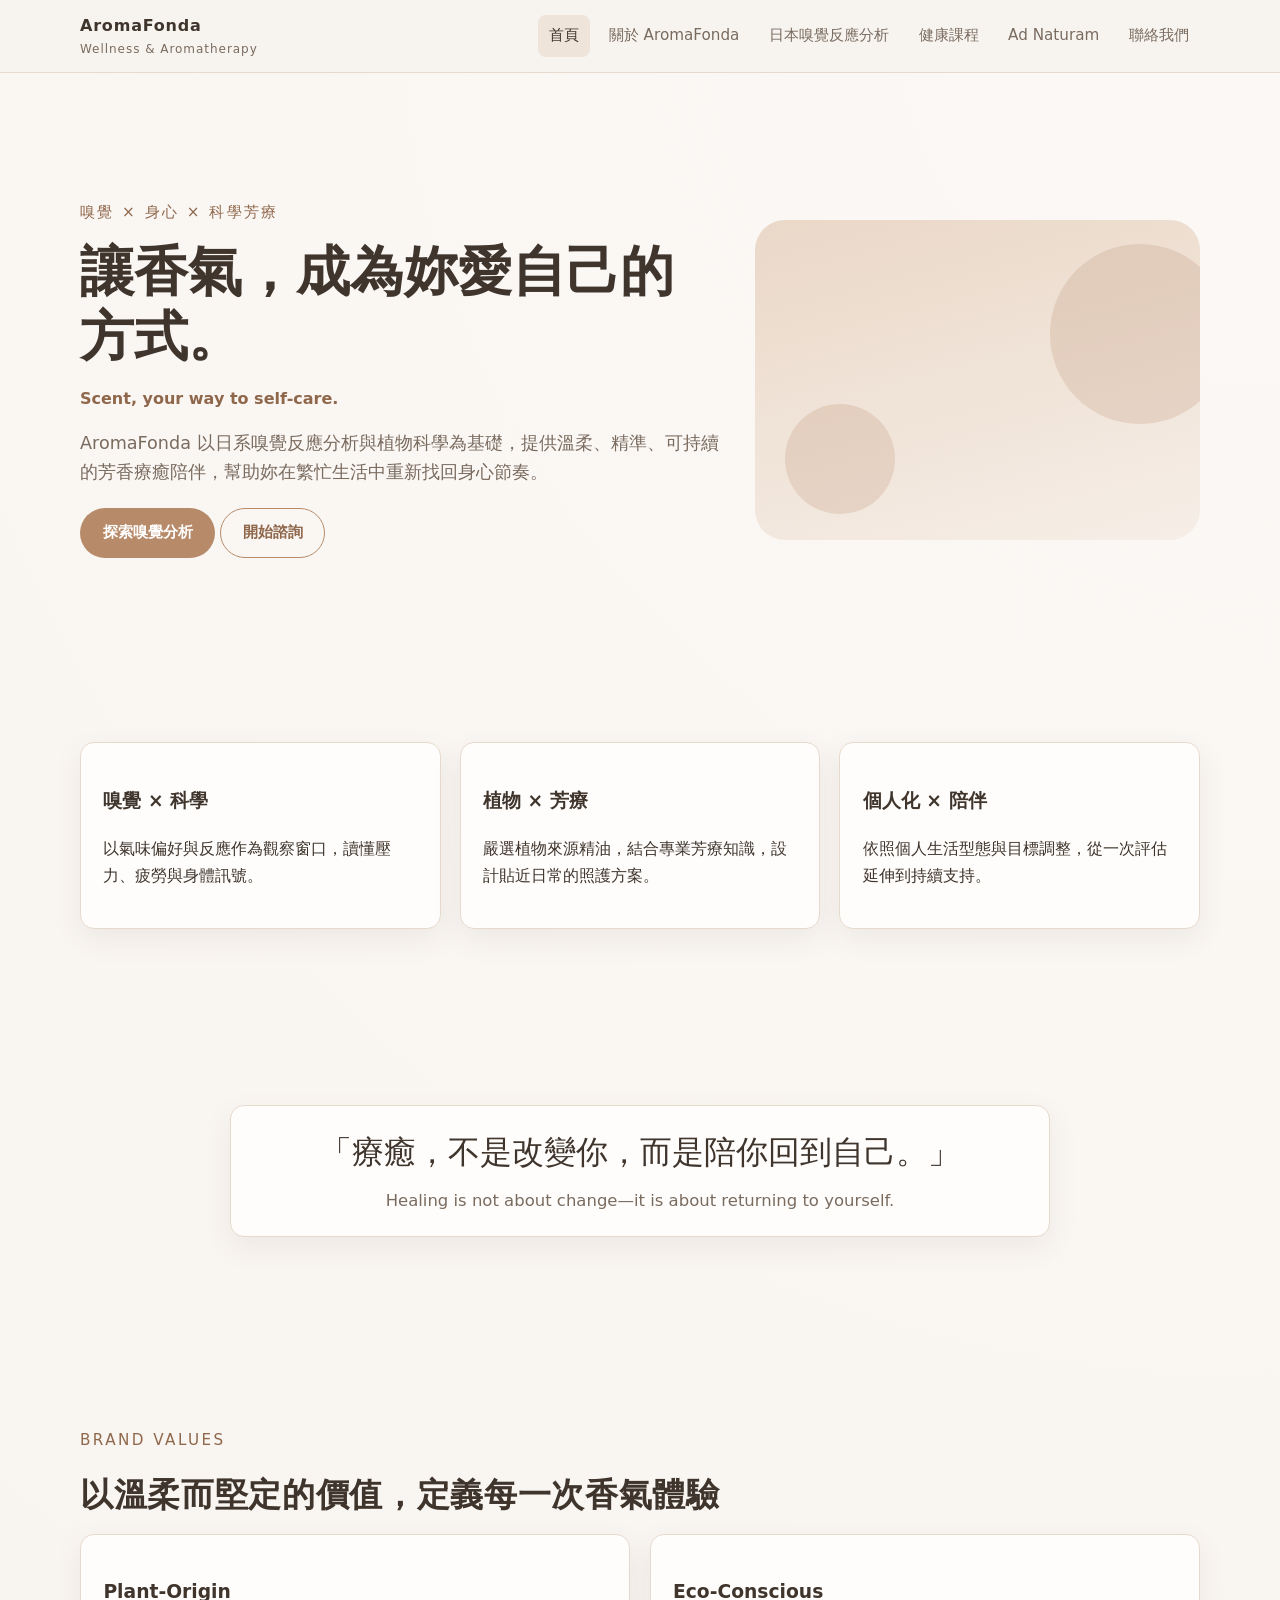
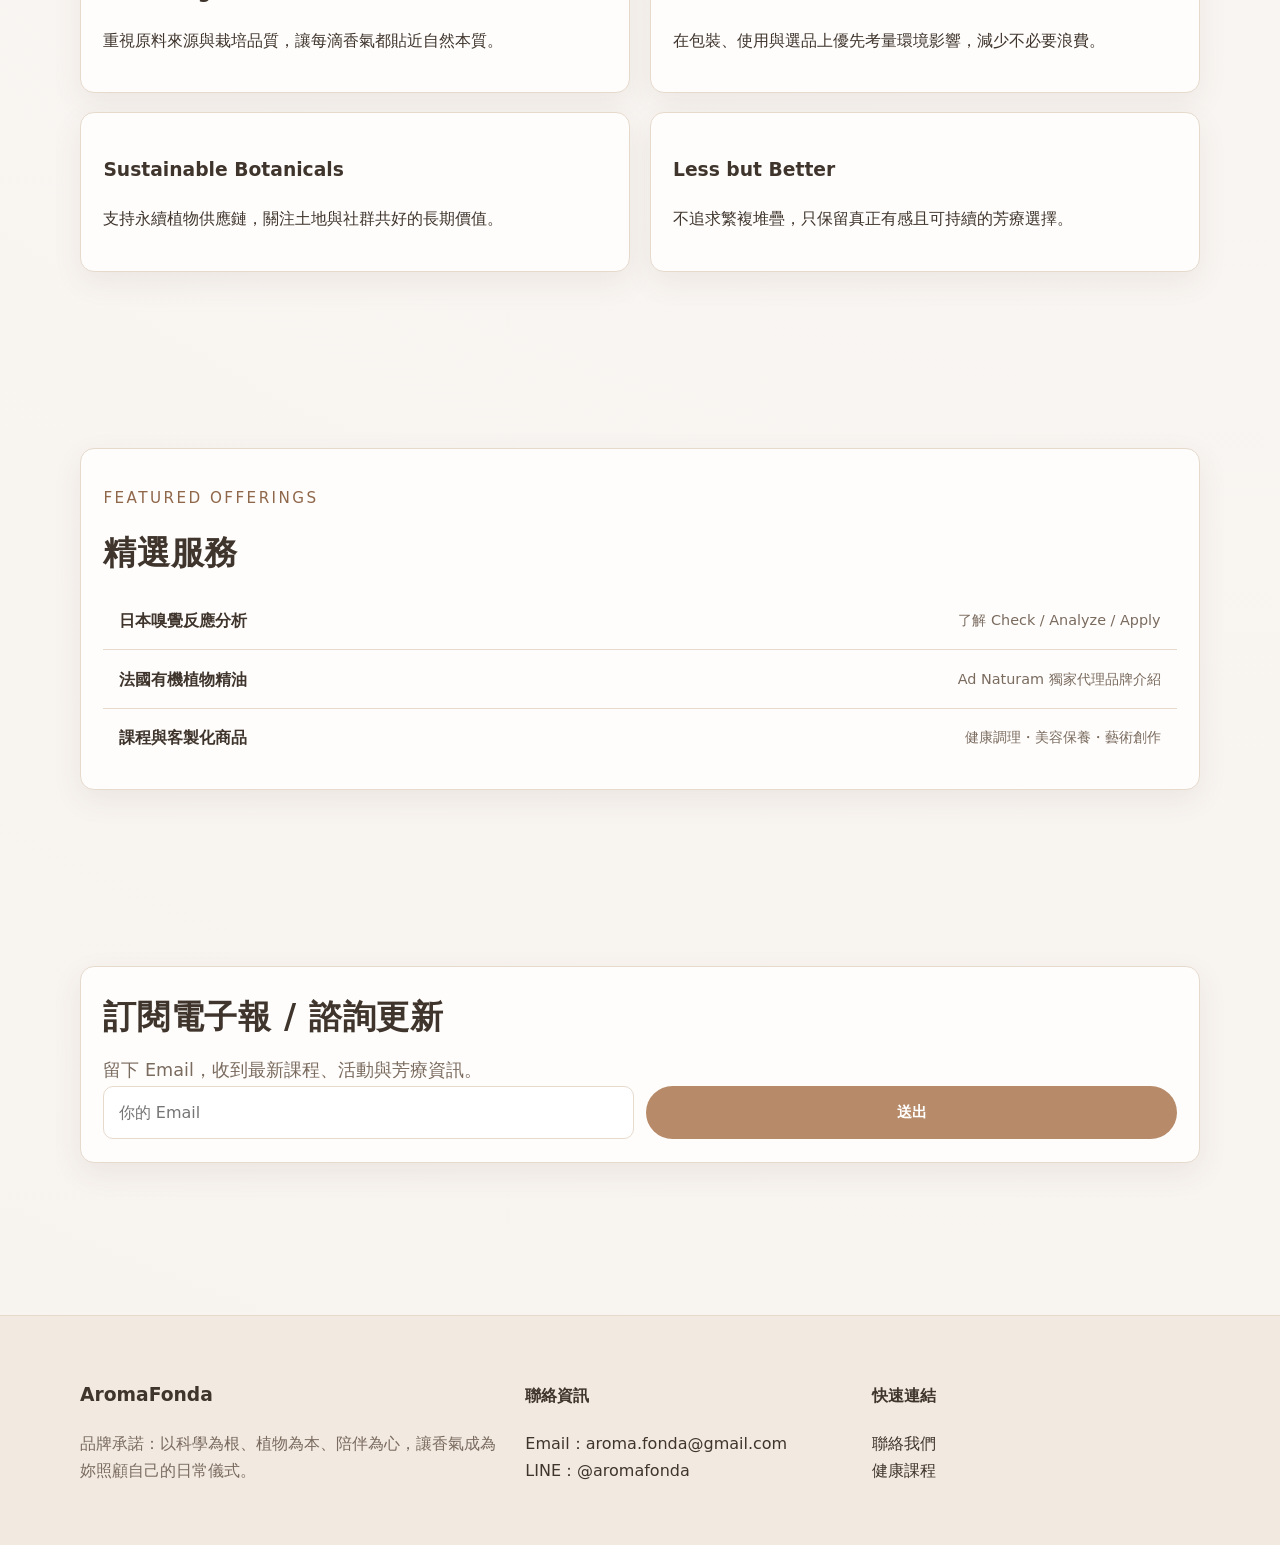
==== commit 0f11bd01: "Merge branch 'main' into codex/build-website-for-aromatherapist-r0xsja" ====
--- a/index.html
+++ b/index.html
@@ -13,7 +13,7 @@
       <a class="brand" href="index.html">AromaFonda<small>Wellness & Aromatherapy</small></a>
       <button class="nav-toggle" aria-label="開啟選單" aria-expanded="false">☰</button>
       <nav class="nav-links" aria-label="主選單">
-        <a href="index.html" class="active">首頁</a><a href="about.html">關於 AromaFonda</a><a href="olfactory-analysis.html">日本嗅覺反應分析</a><a href="ad-naturam.html">Ad Naturam</a><a href="courses.html">健康課程</a><a href="contact.html">聯絡我們</a>
+        <a href="index.html" class="active">首頁</a><a href="about.html">關於 AromaFonda</a><a href="olfactory-analysis.html">日本嗅覺反應分析</a><a href="courses.html">健康課程</a><a href="ad-naturam.html">Ad Naturam</a><a href="contact.html">聯絡我們</a>
       </nav>
     </div>
   </header>
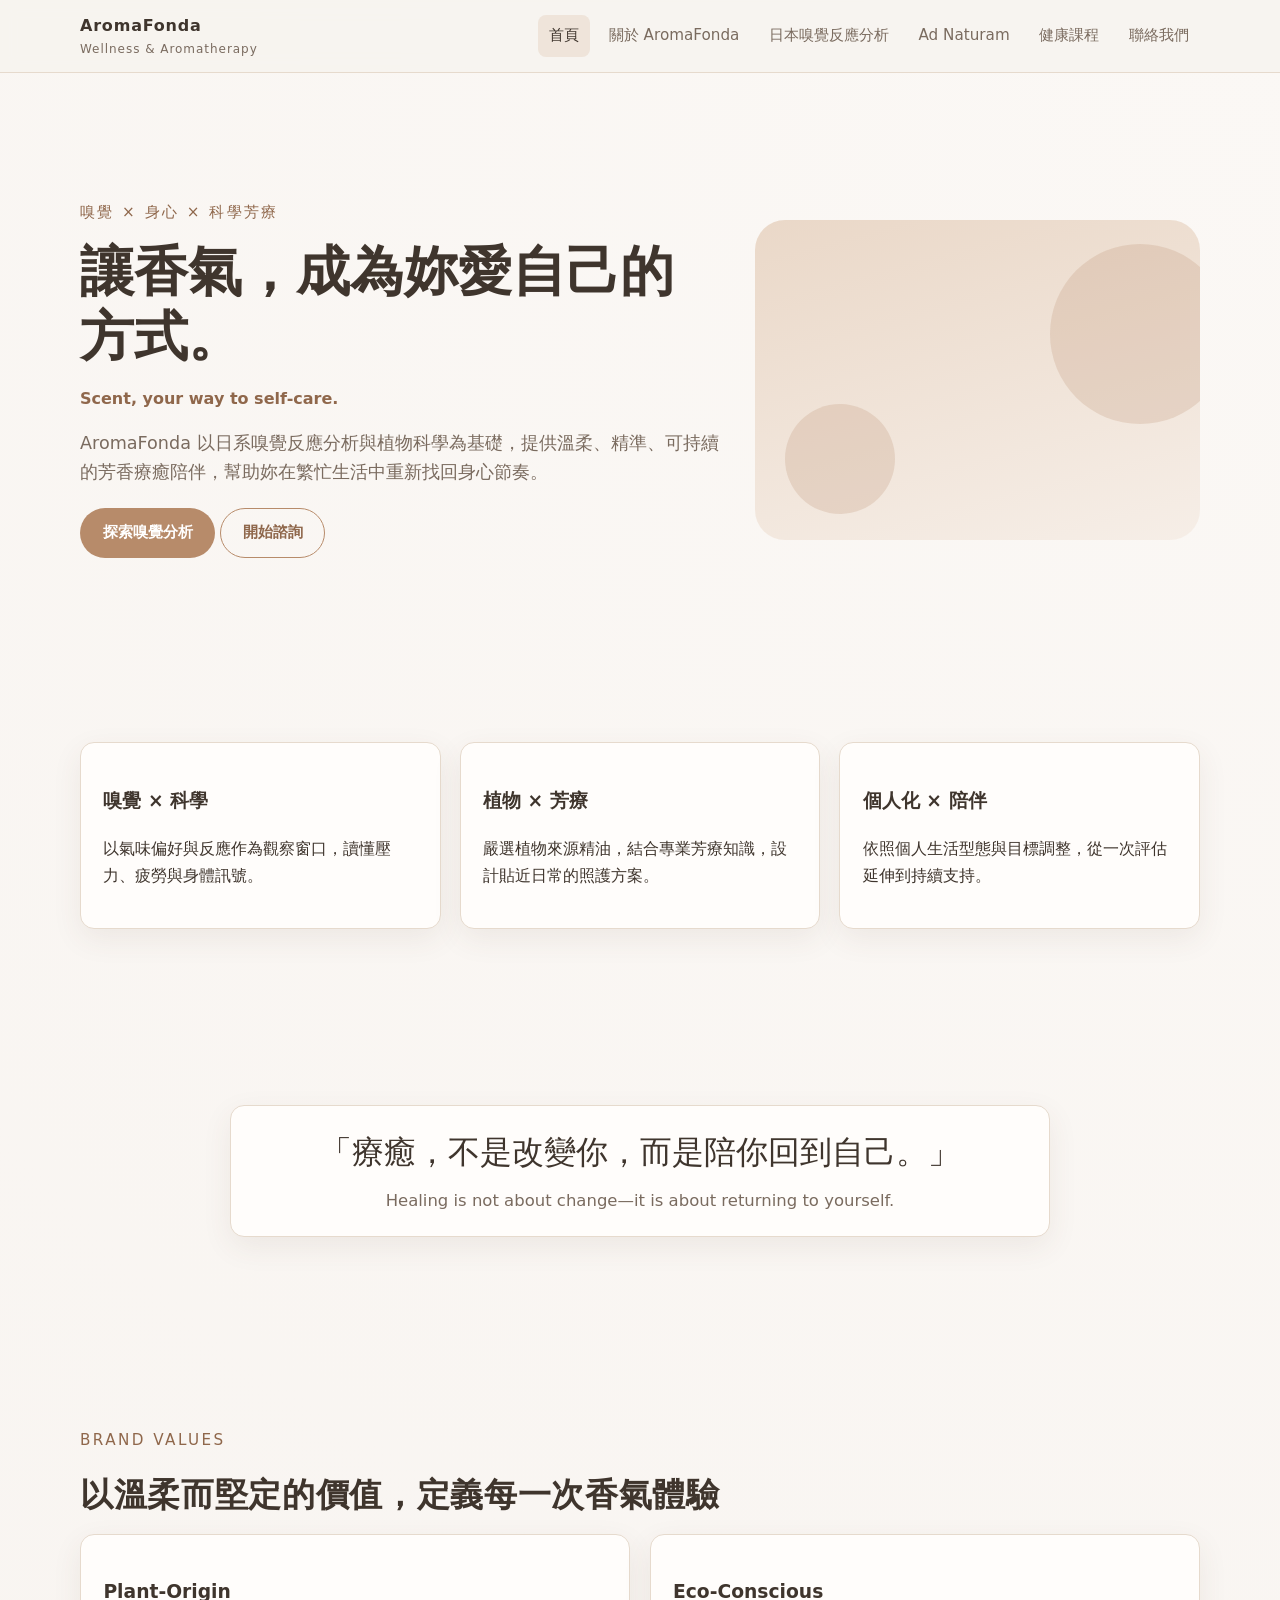
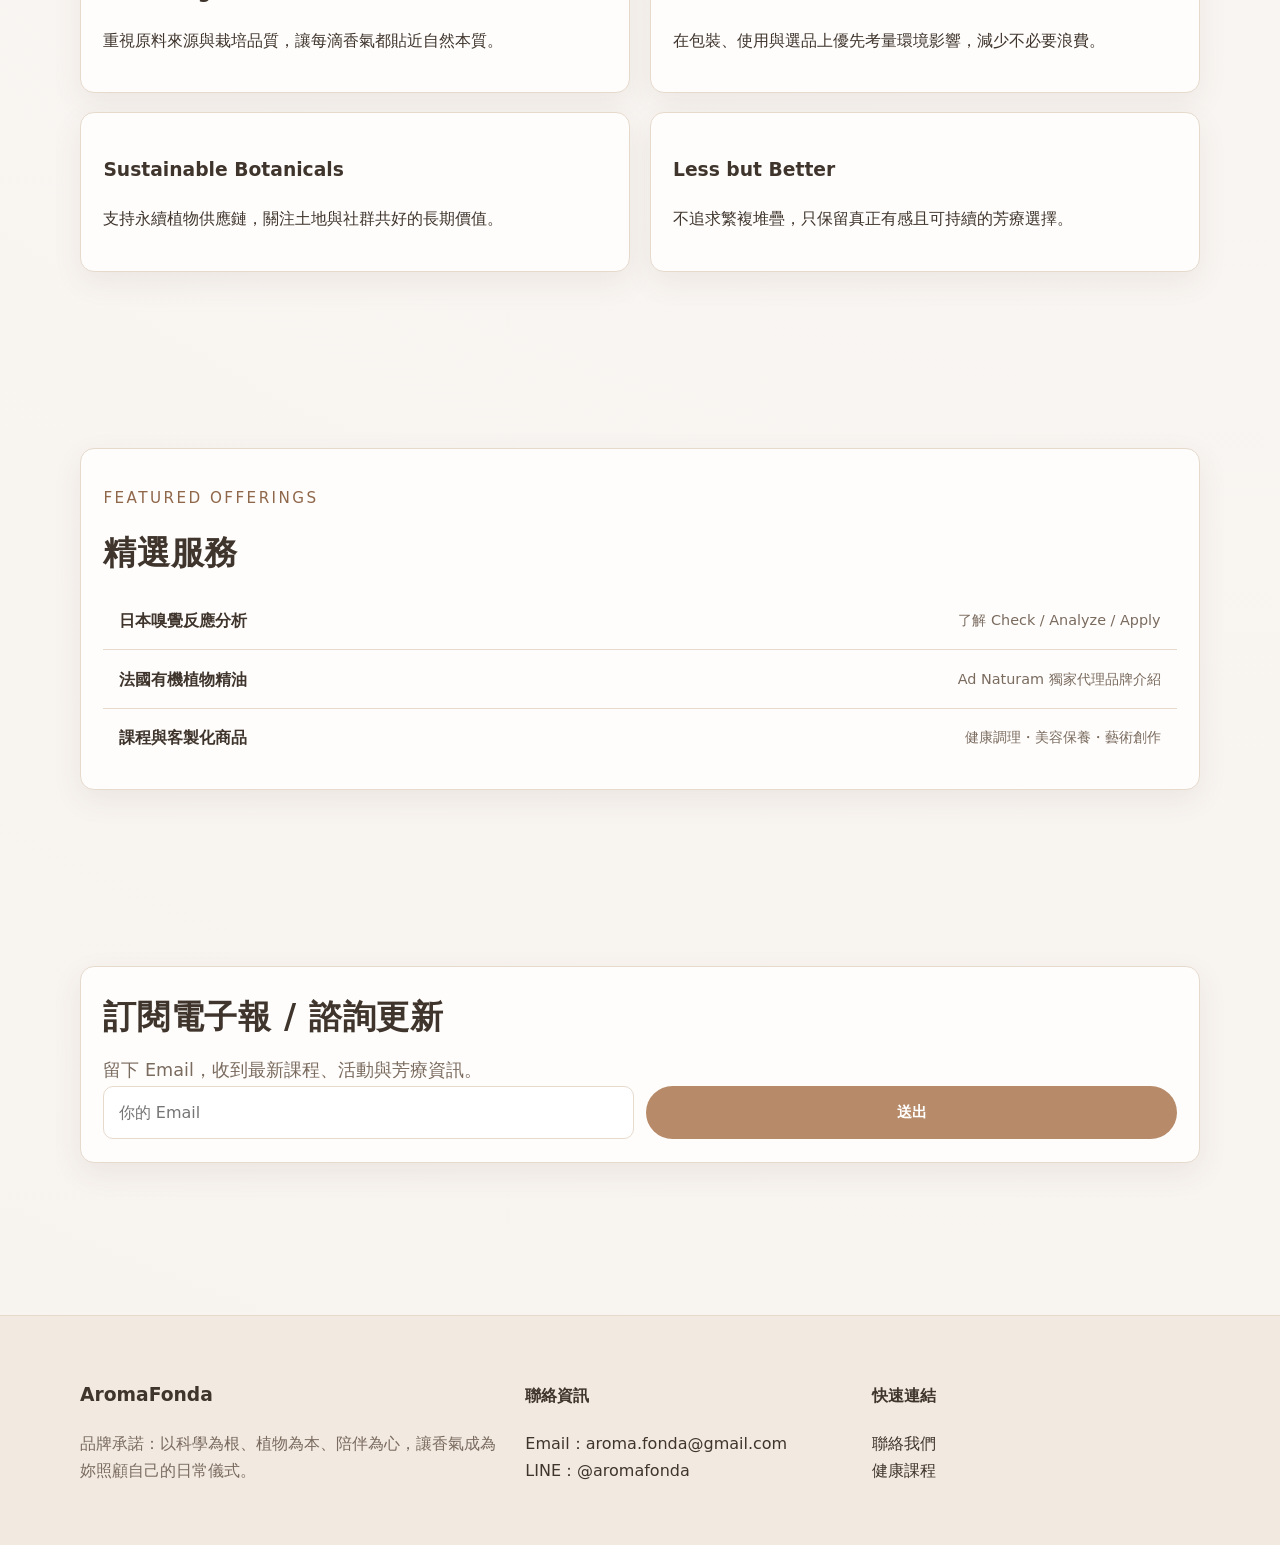
==== commit 9546194d: "Update index.html" ====
--- a/index.html
+++ b/index.html
@@ -13,7 +13,7 @@
       <a class="brand" href="index.html">AromaFonda<small>Wellness & Aromatherapy</small></a>
       <button class="nav-toggle" aria-label="開啟選單" aria-expanded="false">☰</button>
       <nav class="nav-links" aria-label="主選單">
-        <a href="index.html" class="active">首頁</a><a href="about.html">關於 AromaFonda</a><a href="olfactory-analysis.html">日本嗅覺反應分析</a><a href="courses.html">健康課程</a><a href="ad-naturam.html">Ad Naturam</a><a href="contact.html">聯絡我們</a>
+        <a href="index.html" class="active">首頁</a><a href="about.html">關於 AromaFonda</a><a href="olfactory-analysis.html">日本嗅覺反應分析</a><a href="ad-naturam.html">Ad Naturam</a><a href="courses.html">健康課程</a><a href="contact.html">聯絡我們</a>
       </nav>
     </div>
   </header>
